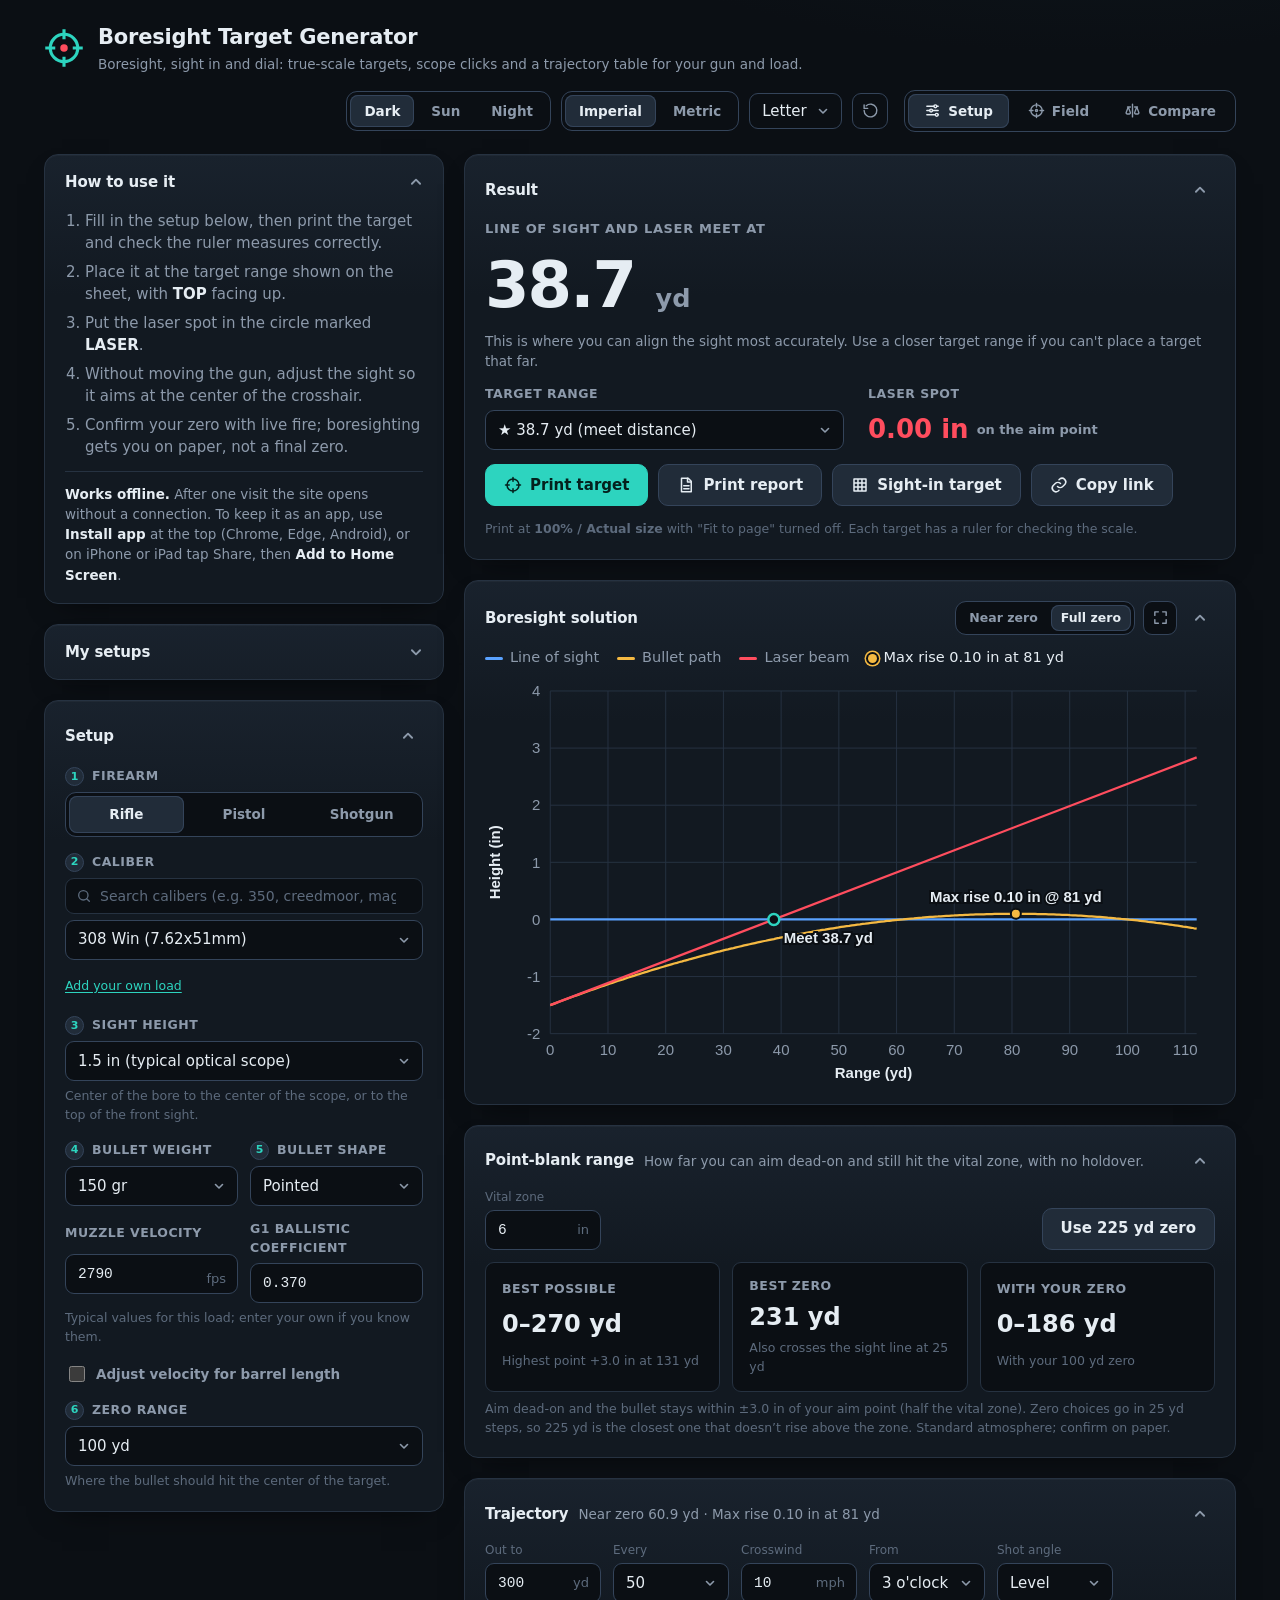
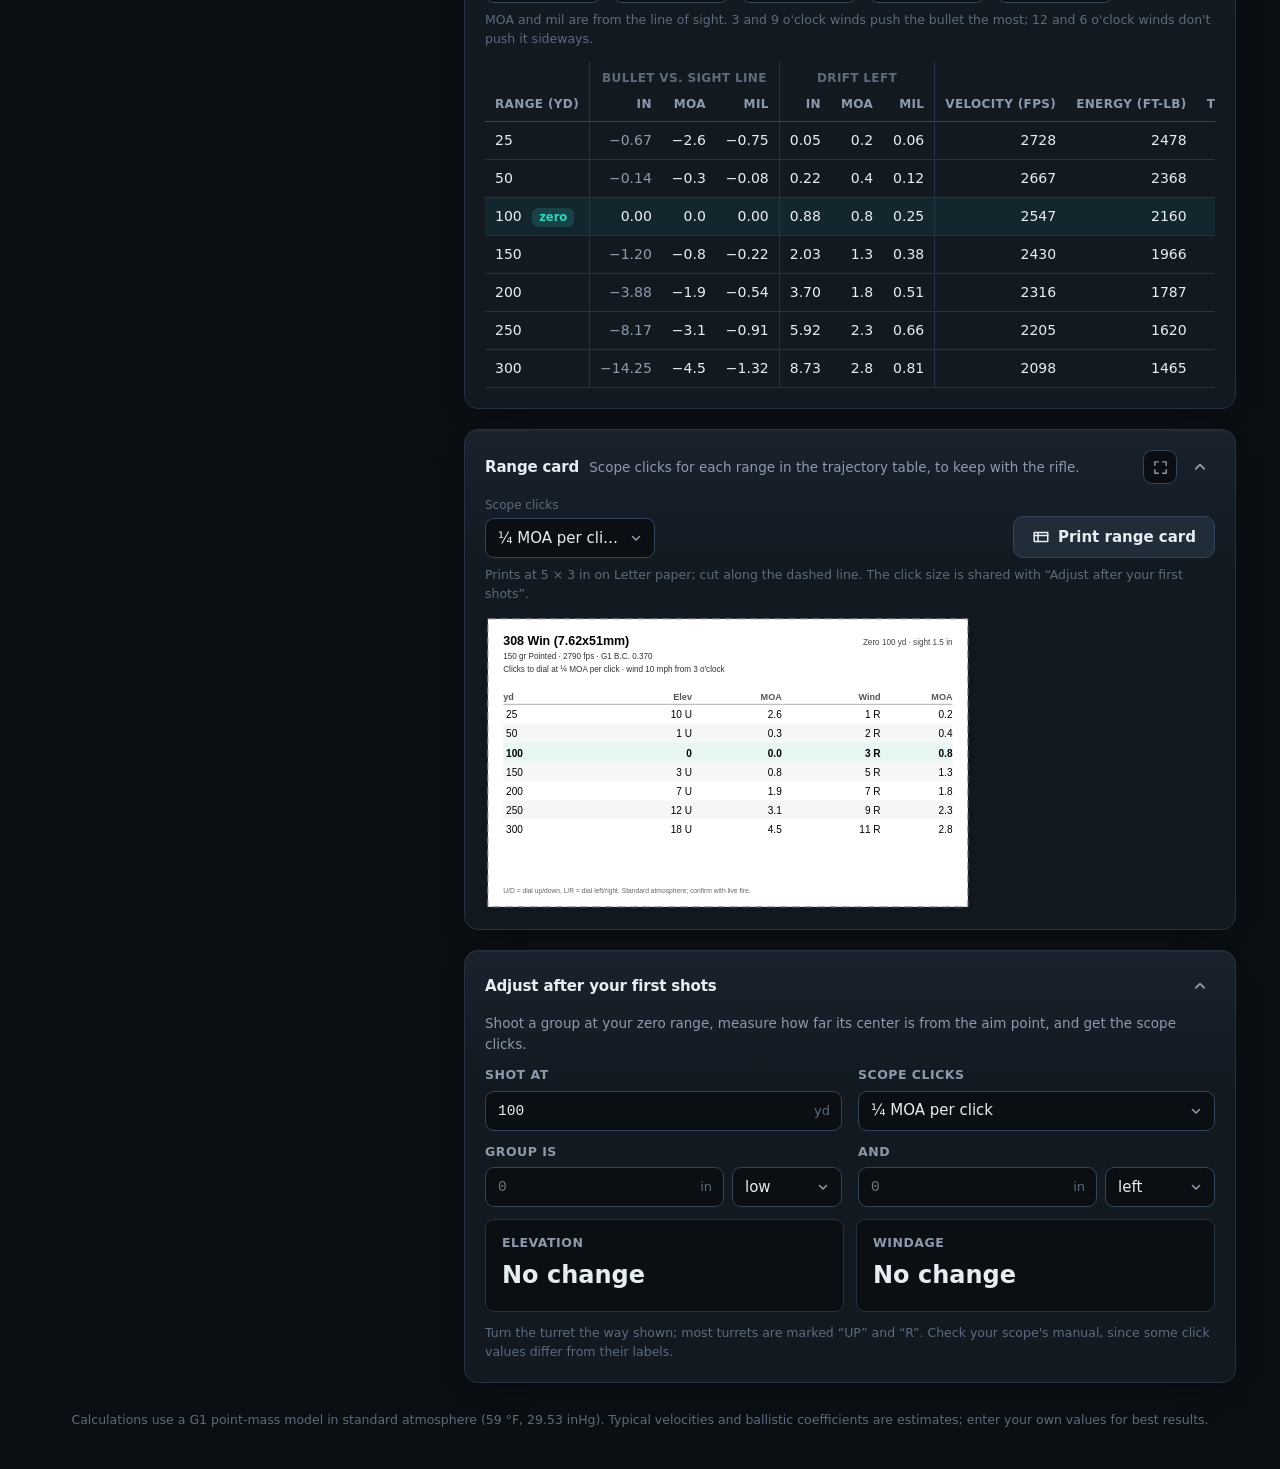
==== index.html @ 1a5b37c8 "Add a Compare tab and remove compare from Setup Two independent loads (each can be filled from Setup" ====
<!doctype html>
<html lang="en">
<head>
<meta charset="utf-8">
<meta name="viewport" content="width=device-width, initial-scale=1">
<title>Boresight Target Generator</title>
<meta name="description" content="Boresight, sight in and dial: true-scale laser boresight and sight-in targets, scope clicks and a trajectory table for your firearm, sight height, load and zero range.">
<meta name="color-scheme" content="dark">
<link rel="icon" href="data:image/svg+xml,%3Csvg xmlns='http://www.w3.org/2000/svg' viewBox='0 0 32 32'%3E%3Ccircle cx='16' cy='16' r='11' fill='none' stroke='%232dd4bf' stroke-width='3'/%3E%3Cpath d='M16 1v8M16 23v8M1 16h8M23 16h8' stroke='%232dd4bf' stroke-width='3'/%3E%3Ccircle cx='16' cy='16' r='3' fill='%23ff4d5e'/%3E%3C/svg%3E">
<link rel="manifest" href="manifest.webmanifest">
<meta name="theme-color" content="#0b0f14">
<link rel="apple-touch-icon" href="icons/icon-180.png">
<link rel="stylesheet" href="css/styles.css">
</head>
<body>
<div id="app">
  <header class="topbar">
    <div class="brand">
      <svg class="brand-mark" viewBox="0 0 32 32" aria-hidden="true">
        <circle cx="16" cy="16" r="11" fill="none" stroke="currentColor" stroke-width="2.5"/>
        <path d="M16 1v8M16 23v8M1 16h8M23 16h8" stroke="currentColor" stroke-width="2.5"/>
        <circle cx="16" cy="16" r="3" class="laser-dot"/>
      </svg>
      <div>
        <h1>Boresight Target Generator</h1>
        <p class="tagline">Boresight, sight in and dial: true-scale targets, scope clicks and a trajectory table for your gun and load.</p>
      </div>
    </div>
    <div class="prefs">
      <div class="segmented" role="group" aria-label="Theme">
        <button type="button" data-theme-pick="dark" aria-pressed="true" title="Dark theme">Dark</button>
        <button type="button" data-theme-pick="sun" aria-pressed="false" title="High-contrast light theme for bright sun">Sun</button>
        <button type="button" data-theme-pick="night" aria-pressed="false" title="Red-on-black theme that keeps your night vision">Night</button>
      </div>
      <button type="button" class="btn" id="install" hidden title="Add this site as an app that works offline">
        <svg viewBox="0 0 24 24" aria-hidden="true"><path d="M12 3v12M7 10l5 5 5-5M4 19h16"/></svg>
        Install app
      </button>
      <div class="segmented" role="group" aria-label="Units">
        <button type="button" data-units="english" aria-pressed="true">Imperial</button>
        <button type="button" data-units="metric" aria-pressed="false">Metric</button>
      </div>
      <label class="paper">
        <span class="visually-hidden">Paper size</span>
        <select id="paper">
          <option value="letter">Letter</option>
          <option value="a4">A4</option>
        </select>
      </label>
      <button type="button" class="icon-btn" id="reset-all" aria-label="Reset all settings" title="Reset all settings to their defaults (keeps your saved setups and loads)">
        <svg viewBox="0 0 24 24" aria-hidden="true"><path d="M3 12a9 9 0 1 0 3-6.7"/><path d="M3 4v5h5"/></svg>
      </button>
      <div class="segmented view-tabs" role="group" aria-label="View">
        <button type="button" data-view="setup" aria-pressed="true">
          <svg viewBox="0 0 24 24" aria-hidden="true"><path d="M4 6h10M18 6h2M4 12h4M12 12h8M4 18h12M20 18h0"/><circle cx="16" cy="6" r="2"/><circle cx="10" cy="12" r="2"/><circle cx="18" cy="18" r="2"/></svg>
          Setup
        </button>
        <button type="button" data-view="field" aria-pressed="false">
          <svg viewBox="0 0 24 24" aria-hidden="true"><circle cx="12" cy="12" r="8"/><path d="M12 2v5M12 17v5M2 12h5M17 12h5"/><circle cx="12" cy="12" r="1.5"/></svg>
          Field
        </button>
        <button type="button" data-view="compare" aria-pressed="false">
          <svg viewBox="0 0 24 24" aria-hidden="true"><path d="M12 3v18M5 7h4M15 7h4M3 15l3-8 3 8M15 15l3-8 3 8M3 15a3 2 0 0 0 6 0M15 15a3 2 0 0 0 6 0"/></svg>
          Compare
        </button>
      </div>
    </div>
  </header>

  <main class="layout">
    <div class="side">
    <details class="card how" id="how" open>
      <summary>
        <h2>How to use it</h2>
        <svg class="chev" viewBox="0 0 12 12" aria-hidden="true"><path d="M2.5 4.5 6 8l3.5-3.5"/></svg>
      </summary>
      <ol>
        <li>Fill in the setup below, then print the target and check the ruler measures correctly.</li>
        <li>Place it at the target range shown on the sheet, with <strong>TOP</strong> facing up.</li>
        <li>Put the laser spot in the circle marked <strong>LASER</strong>.</li>
        <li>Without moving the gun, adjust the sight so it aims at the center of the crosshair.</li>
        <li>Confirm your zero with live fire; boresighting gets you on paper, not a final zero.</li>
      </ol>
      <p class="how-note"><strong>Works offline.</strong> After one visit the site opens without a connection. To keep it as an app, use <strong>Install app</strong> at the top (Chrome, Edge, Android), or on iPhone or iPad tap Share, then <strong>Add to Home Screen</strong>.</p>
    </details>

    <details class="card how saved" id="saved-card">
      <summary>
        <h2>My setups <span class="count" id="saved-count"></span></h2>
        <svg class="chev" viewBox="0 0 12 12" aria-hidden="true"><path d="M2.5 4.5 6 8l3.5-3.5"/></svg>
      </summary>
      <div class="saved-body">
        <div class="saved-row">
          <select id="saved-list" aria-label="Saved setups"></select>
          <button type="button" class="btn small" id="saved-load">Open</button>
          <button type="button" class="icon-btn danger" id="saved-delete" aria-label="Delete saved setup" title="Delete saved setup">
            <svg viewBox="0 0 24 24" aria-hidden="true"><path d="M4 7h16M10 11v6M14 11v6M6 7l1 13h10l1-13M9 7V4h6v3"/></svg>
          </button>
        </div>
        <div class="saved-row">
          <input id="saved-name" type="text" maxlength="60" placeholder="Name this setup, e.g. Ruger American 350 Legend" aria-label="Name for this setup">
          <button type="button" class="btn small primary" id="saved-save">Save</button>
        </div>
        <div class="saved-row saved-files">
          <button type="button" class="btn small" id="saved-export" title="Download your saved setups, the current setup and table, wind and click settings as a JSON file">
            <svg viewBox="0 0 24 24" aria-hidden="true"><path d="M12 4v11M7 10l5 5 5-5M5 20h14"/></svg>
            Save to file
          </button>
          <button type="button" class="btn small" id="saved-import" title="Open a setups file saved from this page">
            <svg viewBox="0 0 24 24" aria-hidden="true"><path d="M12 15V4M7 9l5-5 5 5M5 20h14"/></svg>
            Load from file
          </button>
          <input type="file" id="saved-file" accept=".json,application/json" hidden>
        </div>
        <p class="hint" id="saved-note">Saved in this browser only. Save to file keeps a copy you can back up or open on another device; Copy link shares a single setup.</p>
      </div>
    </details>

    <section class="card setup" aria-labelledby="setup-title" data-collapse="setup">
      <h2 id="setup-title">Setup</h2>

      <div class="field">
        <span class="field-label"><span class="step">1</span>Firearm</span>
        <div class="segmented wide" role="group" aria-label="Firearm type">
          <button type="button" data-mode="rifle" aria-pressed="true">Rifle</button>
          <button type="button" data-mode="pistol" aria-pressed="false">Pistol</button>
          <button type="button" data-mode="shotgun" aria-pressed="false">Shotgun</button>
        </div>
      </div>

      <div class="field">
        <label class="field-label" for="caliber"><span class="step">2</span><span id="caliber-label">Caliber</span></label>
        <span class="search">
          <svg viewBox="0 0 24 24" aria-hidden="true"><circle cx="11" cy="11" r="7"/><path d="m20 20-4-4"/></svg>
          <input id="caliber-search" type="search" placeholder="Search calibers (e.g. 350, creedmoor, mag)" aria-label="Search calibers" autocomplete="off" spellcheck="false">
        </span>
        <select id="caliber"></select>
        <span class="hint" id="caliber-count"></span>
        <div class="load-tools">
          <button type="button" class="link" id="load-add">Add your own load</button>
          <button type="button" class="link" id="load-keep" hidden>Save to my loads</button>
          <button type="button" class="link" id="load-edit" hidden>Edit this load</button>
          <button type="button" class="link" id="load-delete" hidden>Delete this load</button>
        </div>
        <div class="load-form" id="load-form" hidden>
          <h3 id="lf-title">Your own load</h3>
          <label class="mini">
            <span>Name</span>
            <input id="lf-name" type="text" maxlength="40" autocomplete="off" spellcheck="false">
          </label>
          <div class="load-form-row">
            <label class="mini">
              <span>Bullet weight</span>
              <span class="input-unit"><input id="lf-weight" type="number" inputmode="decimal" min="0" step="any"><span id="lf-weight-unit">gr</span></span>
            </label>
            <label class="mini">
              <span>Muzzle velocity</span>
              <span class="input-unit"><input id="lf-velocity" type="number" inputmode="decimal" min="0" step="any"><span id="lf-velocity-unit">fps</span></span>
            </label>
            <label class="mini">
              <span>G1 B.C.</span>
              <input id="lf-bc" type="number" inputmode="decimal" min="0.01" max="2" step="0.001">
            </label>
          </div>
          <p class="hint" id="lf-note"></p>
          <div class="load-form-actions">
            <button type="button" class="btn small primary" id="lf-save">Save load</button>
            <button type="button" class="btn small" id="lf-cancel">Cancel</button>
          </div>
        </div>
      </div>

      <label class="field">
        <span class="field-label"><span class="step">3</span>Sight height</span>
        <select id="sight"></select>
        <span class="hint">Center of the bore to the center of the scope, or to the top of the front sight.</span>
      </label>

      <div class="field-row">
        <label class="field">
          <span class="field-label"><span class="step">4</span>Bullet weight</span>
          <select id="weight"></select>
        </label>
        <label class="field">
          <span class="field-label"><span class="step">5</span>Bullet shape</span>
          <select id="shape"></select>
        </label>
      </div>

      <div class="field-row load">
        <label class="field">
          <span class="field-label">Muzzle velocity</span>
          <span class="input-unit"><input id="velocity" type="number" inputmode="decimal" min="100" step="1"><span id="velocity-unit">fps</span></span>
        </label>
        <label class="field">
          <span class="field-label">G1 ballistic coefficient</span>
          <input id="bc" type="number" inputmode="decimal" min="0.01" max="2" step="0.001">
        </label>
      </div>
      <p class="hint load-hint"><span id="load-note">Typical values for this load.</span> <button type="button" id="reset-load" class="link" hidden>Use typical values</button></p>

      <div class="field barrel" id="barrel-field">
        <label class="check barrel-toggle"><input type="checkbox" id="barrel-on"> Adjust velocity for barrel length</label>
        <div class="barrel-row" id="barrel-row" hidden>
          <label class="mini">
            <span>Your barrel</span>
            <span class="input-unit"><input id="barrel-len" type="number" inputmode="decimal" min="1" step="0.5" placeholder="e.g. 16"><span class="b-len">in</span></span>
          </label>
          <label class="mini">
            <span>Test barrel</span>
            <span class="input-unit"><input id="barrel-ref" type="number" inputmode="decimal" min="1" step="0.5"><span class="b-len">in</span></span>
          </label>
          <label class="mini">
            <span>Change per <span class="b-len">in</span></span>
            <span class="input-unit"><input id="barrel-rate" type="number" inputmode="decimal" min="0" step="1"><span id="b-rate-unit">fps</span></span>
          </label>
        </div>
        <span class="hint" id="barrel-note" hidden>Typical velocities assume the test barrel length. Rule of thumb: about 25 fps per inch for most rifle cartridges, more for magnums.</span>
      </div>

      <label class="field">
        <span class="field-label"><span class="step">6</span>Zero range</span>
        <select id="zero"></select>
        <span class="hint">Where the bullet should hit the center of the target.</span>
      </label>
    </section>
    </div>

    <section class="results" aria-live="polite">
      <div class="card hero" data-collapse="result">
        <h2>Result</h2>
        <div id="error" class="alert" role="alert" hidden></div>
        <div id="solution">
          <p class="eyebrow">Line of sight and laser meet at</p>
          <p class="meet"><span id="meet">–</span> <span id="meet-unit">yd</span></p>
          <p class="muted">This is where you can align the sight most accurately. Use a closer target range if you can't place a target that far.</p>

          <div class="hero-grid">
            <label class="field">
              <span class="field-label">Target range</span>
              <select id="target"></select>
            </label>
            <div class="stat">
              <span class="field-label">Laser spot</span>
              <span class="stat-value" id="offset">–</span>
            </div>
          </div>

          <div class="actions">
            <button type="button" class="btn primary" id="print-target">
              <svg viewBox="0 0 24 24" aria-hidden="true"><circle cx="12" cy="12" r="8"/><path d="M12 2v5M12 17v5M2 12h5M17 12h5"/></svg>
              Print target
            </button>
            <button type="button" class="btn" id="print-report">
              <svg viewBox="0 0 24 24" aria-hidden="true"><path d="M6 3h9l4 4v14H6z"/><path d="M14 3v5h5M9 13h7M9 17h7"/></svg>
              Print report
            </button>
            <button type="button" class="btn" id="print-sightin" title="A 1-inch grid target for your first shots at the zero range">
              <svg viewBox="0 0 24 24" aria-hidden="true"><path d="M4 4h16v16H4zM4 9.3h16M4 14.6h16M9.3 4v16M14.6 4v16"/></svg>
              Sight-in target
            </button>
            <button type="button" class="btn" id="copy-link" title="Copy a link that opens these exact settings">
              <svg viewBox="0 0 24 24" aria-hidden="true"><path d="M10 14a5 5 0 0 0 7 0l3-3a5 5 0 0 0-7-7l-1 1"/><path d="M14 10a5 5 0 0 0-7 0l-3 3a5 5 0 0 0 7 7l1-1"/></svg>
              Copy link
            </button>
          </div>
          <p class="hint">Print at <strong>100% / Actual size</strong> with "Fit to page" turned off. Each target has a ruler for checking the scale.</p>
        </div>
      </div>

      <div class="card chart-card" data-collapse="chart">
        <div class="chart-head">
          <h2>Boresight solution</h2>
          <div class="chart-tools">
            <div class="segmented small" role="group" aria-label="Chart range">
              <button type="button" data-plot="near" aria-pressed="false">Near zero</button>
              <button type="button" data-plot="full" aria-pressed="true">Full zero</button>
            </div>
            <button type="button" class="icon-btn" id="chart-zoom" aria-pressed="false" aria-label="Maximize chart" title="Maximize chart">
              <svg class="i-expand" viewBox="0 0 24 24" aria-hidden="true"><path d="M4 9V4h5M20 9V4h-5M4 15v5h5M20 15v5h-5"/></svg>
              <svg class="i-collapse" viewBox="0 0 24 24" aria-hidden="true"><path d="M9 4v5H4M15 4v5h5M9 20v-5H4M15 20v-5h5"/></svg>
            </button>
          </div>
        </div>
        <div class="legend">
          <span><i class="sw los"></i>Line of sight</span>
          <span><i class="sw path"></i>Bullet path</span>
          <span><i class="sw laser"></i>Laser beam</span>
          <span class="rise-note"><i class="sw rise"></i><span id="max-rise">Max rise</span></span>
        </div>
        <div id="chart" class="chart"></div>
      </div>

      <div class="card" id="pbr-card" data-collapse="pbr">
        <div class="chart-head">
          <h2>Point-blank range</h2>
          <p class="muted">How far you can aim dead-on and still hit the vital zone, with no holdover.</p>
        </div>
        <div class="traj-tools">
          <label class="mini t-field">
            <span>Vital zone</span>
            <span class="input-unit"><input id="pbr-zone" type="number" inputmode="decimal" min="1" max="48" step="any"><span id="pbr-unit">in</span></span>
          </label>
          <button type="button" class="btn" id="pbr-use" title="Set the zero range to the best choice for this vital zone">Use best zero</button>
        </div>
        <div class="pbr-out">
          <div class="dial"><span class="field-label">Best possible</span><span class="dial-value" id="pbr-best">–</span><span class="hint" id="pbr-best-sub"></span></div>
          <div class="dial"><span class="field-label">Best zero</span><span class="dial-value" id="pbr-zero">–</span><span class="hint" id="pbr-zero-sub"></span></div>
          <div class="dial"><span class="field-label">With your zero</span><span class="dial-value" id="pbr-yours">–</span><span class="hint" id="pbr-yours-sub"></span></div>
        </div>
        <p class="hint traj-hint" id="pbr-hint"></p>
      </div>

      <div class="card" id="traj-card" data-collapse="trajectory">
        <div class="chart-head">
          <h2>Trajectory</h2>
          <p class="muted" id="traj-note"></p>
        </div>
        <div class="traj-tools">
          <label class="mini t-field">
            <span>Out to</span>
            <span class="input-unit"><input id="t-max" type="number" inputmode="decimal" min="10" max="2000" step="any"><span class="t-dist">yd</span></span>
          </label>
          <label class="mini t-field">
            <span>Every</span>
            <select id="t-step">
              <option value="5">5</option><option value="10">10</option><option value="25">25</option>
              <option value="50">50</option><option value="100">100</option><option value="200">200</option>
            </select>
          </label>
          <label class="mini t-field">
            <span>Crosswind</span>
            <span class="input-unit"><input id="wind" type="number" inputmode="decimal" min="0" max="99" step="1"><span id="wind-unit">mph</span></span>
          </label>
          <label class="mini t-field">
            <span>From</span>
            <select id="wind-clock"></select>
          </label>
          <label class="mini t-field">
            <span>Shot angle</span>
            <select id="slope" title="Uphill or downhill angle to the target"></select>
          </label>
        </div>
        <p class="hint traj-hint" id="traj-hint">MOA and mil are from the line of sight. 3 and 9 o'clock winds push the bullet the most; 12 and 6 o'clock winds don't push it sideways.</p>
        <div class="table-wrap"><table class="data" id="traj-table"></table></div>
      </div>

      <div class="card" id="range-card" data-collapse="card">
        <div class="chart-head">
          <h2>Range card</h2>
          <p class="muted">Scope clicks for each range in the trajectory table, to keep with the rifle.</p>
          <div class="chart-tools">
            <button type="button" class="icon-btn" id="card-zoom" aria-pressed="false" aria-label="Maximize range card" title="Maximize range card">
              <svg class="i-expand" viewBox="0 0 24 24" aria-hidden="true"><path d="M4 9V4h5M20 9V4h-5M4 15v5h5M20 15v5h-5"/></svg>
              <svg class="i-collapse" viewBox="0 0 24 24" aria-hidden="true"><path d="M9 4v5H4M15 4v5h5M9 20v-5H4M15 20v-5h5"/></svg>
            </button>
          </div>
        </div>
        <div class="traj-tools">
          <label class="mini t-field card-click-field">
            <span>Scope clicks</span>
            <select id="card-click"></select>
          </label>
          <button type="button" class="btn" id="print-card" title="Print this card at true size, then cut it out">
            <svg viewBox="0 0 24 24" aria-hidden="true"><path d="M3 6h18v12H3z"/><path d="M3 10h18M8 6v12"/></svg>
            Print range card
          </button>
        </div>
        <p class="hint traj-hint" id="card-hint"></p>
        <div class="card-preview" id="card-preview"></div>
      </div>

      <div class="card" id="clicks-card" data-collapse="clicks">
        <h2>Adjust after your first shots</h2>
        <p class="muted">Shoot a group at your zero range, measure how far its center is from the aim point, and get the scope clicks.</p>
        <div class="clicks-grid">
          <label class="field">
            <span class="field-label">Shot at</span>
            <span class="input-unit"><input id="c-range" type="number" inputmode="decimal" min="1" step="1"><span class="c-dist">yd</span></span>
          </label>
          <label class="field">
            <span class="field-label">Scope clicks</span>
            <select id="c-click">
              <option value="moa:0.25">¼ MOA per click</option>
              <option value="moa:0.125">⅛ MOA per click</option>
              <option value="moa:0.5">½ MOA per click</option>
              <option value="moa:1">1 MOA per click</option>
              <option value="mil:0.1">0.1 mil per click</option>
              <option value="mil:0.05">0.05 mil per click</option>
            </select>
          </label>
          <div class="field">
            <span class="field-label">Group is</span>
            <span class="combo">
              <span class="input-unit"><input id="c-vert" type="number" aria-label="How far the group is high or low" inputmode="decimal" min="0" step="0.1" placeholder="0"><span class="c-len">in</span></span>
              <select id="c-vdir" aria-label="High or low"><option value="low">low</option><option value="high">high</option></select>
            </span>
          </div>
          <div class="field">
            <span class="field-label">and</span>
            <span class="combo">
              <span class="input-unit"><input id="c-horiz" type="number" aria-label="How far the group is left or right" inputmode="decimal" min="0" step="0.1" placeholder="0"><span class="c-len">in</span></span>
              <select id="c-hdir" aria-label="Left or right"><option value="left">left</option><option value="right">right</option></select>
            </span>
          </div>
        </div>
        <div class="clicks-out">
          <div class="dial"><span class="field-label">Elevation</span><span class="dial-value" id="c-elev">–</span><span class="hint" id="c-elev-sub"></span></div>
          <div class="dial"><span class="field-label">Windage</span><span class="dial-value" id="c-wind">–</span><span class="hint" id="c-wind-sub"></span></div>
        </div>
        <p class="hint">Turn the turret the way shown; most turrets are marked “UP” and “R”. Check your scope's manual, since some click values differ from their labels.</p>
      </div>
    </section>
  </main>

  <main class="field-view" id="field-view" hidden aria-labelledby="field-title">
    <h2 id="field-title" class="visually-hidden">Field</h2>
    <div class="card f-profile">
      <button type="button" class="chip" id="f-chip" title="Change the rifle and load in Setup">
        <span class="chip-label">Active profile</span>
        <span class="chip-name" id="f-name">–</span>
        <span class="chip-sub" id="f-sub"></span>
      </button>
      <label class="f-saved" id="f-saved-wrap" hidden>
        <span class="visually-hidden">Switch to a saved setup</span>
        <select id="f-saved"></select>
      </label>
    </div>

    <div id="f-error" class="alert" role="alert" hidden></div>

    <div id="f-body">
      <p class="f-pbr" id="f-pbr"></p>

      <section class="card f-range" aria-labelledby="f-range-label">
        <span class="field-label" id="f-range-label">Range</span>
        <div class="stepper">
          <button type="button" class="step-btn" id="f-minus" aria-label="Shorter range">−</button>
          <span class="input-unit big"><input id="f-range" type="number" inputmode="decimal" min="1" max="2000" step="any" aria-label="Range to target"><span class="f-dist">yd</span></span>
          <button type="button" class="step-btn" id="f-plus" aria-label="Longer range">+</button>
        </div>
        <div class="presets" id="f-presets" role="group" aria-label="Range presets"></div>
      </section>

      <section class="card f-out" aria-live="polite" aria-label="Holds at this range">
        <div class="hold">
          <span class="field-label">Elevation</span>
          <span class="hold-value" id="f-elev">–</span>
          <span class="hold-sub" id="f-elev-sub"></span>
        </div>
        <div class="hold">
          <span class="field-label">Wind</span>
          <span class="hold-value" id="f-wind">–</span>
          <span class="hold-sub" id="f-wind-sub"></span>
        </div>
        <p class="f-stats" id="f-stats"></p>
        <p class="f-warn" id="f-warn" hidden></p>
      </section>

      <section class="card f-cond" aria-label="Conditions">
        <div class="f-cond-row">
          <div class="mini">
            <span id="f-wind-label">Wind</span>
            <div class="stepper small">
              <button type="button" class="step-btn" id="f-wminus" aria-label="Less wind">−</button>
              <span class="input-unit"><input id="f-windspd" type="number" inputmode="decimal" min="0" max="99" step="1" aria-label="Wind speed"><span id="f-wind-unit">mph</span></span>
              <button type="button" class="step-btn" id="f-wplus" aria-label="More wind">+</button>
            </div>
          </div>
          <label class="mini"><span>From</span><select id="f-clock"></select></label>
        </div>
        <div class="f-cond-row">
          <label class="mini"><span>Shot angle</span><select id="f-slope"></select></label>
          <label class="mini"><span>Scope clicks</span><select id="f-click"></select></label>
        </div>
      </section>
    </div>

    <div class="f-foot">
      <label class="check" id="f-wake-wrap" hidden><input type="checkbox" id="f-wake"> Keep screen on</label>
      <span class="hint" id="f-status"></span>
    </div>
  </main>

  <main class="compare-view" id="compare-view" hidden aria-labelledby="cmp-title">
    <h2 id="cmp-title" class="visually-hidden">Compare</h2>
    <div class="cmp-sides">
      <section class="card cmp-side" data-side="a" aria-labelledby="cmp-a-title">
        <div class="cmp-side-head">
          <h2 id="cmp-a-title"><span class="side-badge side-a" aria-hidden="true">A</span><span class="visually-hidden">Load A: </span><span id="cmp-a-name">–</span></h2>
          <label class="cmp-from" id="cmp-a-from-wrap">
            <span class="visually-hidden">Fill load A from a saved setup</span>
            <select id="cmp-a-from"></select>
          </label>
        </div>
        <div class="load-form-row">
          <label class="mini"><span>Firearm</span><select id="cmp-a-mode"><option value="rifle">Rifle</option><option value="pistol">Pistol</option><option value="shotgun">Shotgun</option></select></label>
          <label class="mini"><span>Sight height</span><select id="cmp-a-sight"></select></label>
        </div>
        <div class="mini">
          <label for="cmp-a-caliber" id="cmp-a-caliber-label">Caliber or load</label>
          <span class="search">
            <svg viewBox="0 0 24 24" aria-hidden="true"><circle cx="11" cy="11" r="7"/><path d="m20 20-4-4"/></svg>
            <input id="cmp-a-search" type="search" placeholder="Search calibers and loads" aria-label="Search calibers and loads for A" autocomplete="off" spellcheck="false">
          </span>
          <select id="cmp-a-caliber"></select>
          <span class="hint" id="cmp-a-count"></span>
        </div>
        <div class="load-form-row">
          <label class="mini"><span>Bullet weight</span><select id="cmp-a-weight"></select></label>
          <label class="mini"><span>Bullet shape</span><select id="cmp-a-shape"></select></label>
        </div>
        <div class="load-form-row">
          <label class="mini"><span>Velocity</span><span class="input-unit"><input id="cmp-a-vel" type="number" inputmode="decimal" min="100" max="6000" step="any"><span class="cmp-vunit">fps</span></span></label>
          <label class="mini"><span>G1 B.C.</span><input id="cmp-a-bc" type="number" inputmode="decimal" min="0.01" max="2" step="0.001"></label>
        </div>
        <p class="hint cmp-typical"><span id="cmp-a-vnote"></span> <button type="button" class="link" id="cmp-a-typical" hidden>Use typical</button></p>
      </section>
      <section class="card cmp-side" data-side="b" aria-labelledby="cmp-b-title">
        <div class="cmp-side-head">
          <h2 id="cmp-b-title"><span class="side-badge side-b" aria-hidden="true">B</span><span class="visually-hidden">Load B: </span><span id="cmp-b-name">–</span></h2>
          <label class="cmp-from" id="cmp-b-from-wrap">
            <span class="visually-hidden">Fill load B from a saved setup</span>
            <select id="cmp-b-from"></select>
          </label>
        </div>
        <div class="load-form-row">
          <label class="mini"><span>Firearm</span><select id="cmp-b-mode"><option value="rifle">Rifle</option><option value="pistol">Pistol</option><option value="shotgun">Shotgun</option></select></label>
          <label class="mini"><span>Sight height</span><select id="cmp-b-sight"></select></label>
        </div>
        <div class="mini">
          <label for="cmp-b-caliber" id="cmp-b-caliber-label">Caliber or load</label>
          <span class="search">
            <svg viewBox="0 0 24 24" aria-hidden="true"><circle cx="11" cy="11" r="7"/><path d="m20 20-4-4"/></svg>
            <input id="cmp-b-search" type="search" placeholder="Search calibers and loads" aria-label="Search calibers and loads for B" autocomplete="off" spellcheck="false">
          </span>
          <select id="cmp-b-caliber"></select>
          <span class="hint" id="cmp-b-count"></span>
        </div>
        <div class="load-form-row">
          <label class="mini"><span>Bullet weight</span><select id="cmp-b-weight"></select></label>
          <label class="mini"><span>Bullet shape</span><select id="cmp-b-shape"></select></label>
        </div>
        <div class="load-form-row">
          <label class="mini"><span>Velocity</span><span class="input-unit"><input id="cmp-b-vel" type="number" inputmode="decimal" min="100" max="6000" step="any"><span class="cmp-vunit">fps</span></span></label>
          <label class="mini"><span>G1 B.C.</span><input id="cmp-b-bc" type="number" inputmode="decimal" min="0.01" max="2" step="0.001"></label>
        </div>
        <p class="hint cmp-typical"><span id="cmp-b-vnote"></span> <button type="button" class="link" id="cmp-b-typical" hidden>Use typical</button></p>
      </section>
    </div>

    <section class="card cmp-shared" aria-label="Zero and range">
      <div class="cmp-shared-row">
        <label class="mini"><span id="cmp-zero-label">Zero range</span><select id="cmp-zero"></select></label>
        <label class="mini" id="cmp-zero-b-wrap" hidden><span>B’s zero range</span><select id="cmp-zero-b"></select></label>
        <label class="mini"><span>Compare out to</span><select id="cmp-max"></select></label>
      </div>
      <label class="check"><input type="checkbox" id="cmp-split"> Give B its own zero</label>
      <p class="hint" id="cmp-cond"></p>
    </section>

    <div id="cmp-error" class="alert" role="alert" hidden></div>

    <div id="cmp-results">
      <section class="card">
        <h2>Side by side</h2>
        <div class="table-wrap"><table class="data cmp-sum" id="cmp-summary"></table></div>
        <p class="hint" id="cmp-sum-note"></p>
      </section>

      <section class="card">
        <div class="chart-head">
          <h2>Downrange</h2>
          <div class="segmented" role="group" aria-label="Chart shows">
            <button type="button" data-cmp-chart="path" aria-pressed="true">Path</button>
            <button type="button" data-cmp-chart="velocity" aria-pressed="false">Velocity</button>
            <button type="button" data-cmp-chart="energy" aria-pressed="false">Energy</button>
          </div>
        </div>
        <div class="legend">
          <span><i class="sw path"></i><span id="cmp-key-a">A</span></span>
          <span><i class="sw cmp"></i><span id="cmp-key-b">B</span></span>
        </div>
        <div id="cmp-chart" class="chart"></div>
      </section>

      <section class="card">
        <div class="chart-head">
          <h2>By range</h2>
          <div class="segmented" role="group" aria-label="Table shows">
            <button type="button" data-cmp-table="trajectory" aria-pressed="true">Trajectory</button>
            <button type="button" data-cmp-table="impact" aria-pressed="false">Impact</button>
          </div>
        </div>
        <div class="table-wrap"><table class="data cmp-table" id="cmp-table"></table></div>
        <p class="hint" id="cmp-table-note"></p>
      </section>
    </div>
  </main>

  <footer class="foot">
    <p>Calculations use a G1 point-mass model in standard atmosphere (59&nbsp;°F, 29.53&nbsp;inHg). Typical velocities and ballistic coefficients are estimates; enter your own values for best results.</p>
  </footer>
</div>

<div id="toast" class="toast" role="status" aria-live="polite"></div>
<div id="print-root" aria-hidden="true"></div>

<script src="js/vendor/qrcode.js"></script>
<script src="js/data.js"></script>
<script src="js/ballistics.js"></script>
<script src="js/app.js"></script>
</body>
</html>
---- css/styles.css ----
:root {
  --bg: #0b0f14;
  --bg-glow: #0f1d24;
  --surface: #121921;
  --surface-2: #19222d;
  --surface-3: #212c39;
  --border: #263241;
  --border-strong: #34445a;
  --text: #e6edf3;
  --muted: #8d9aab;
  --faint: #5d6b7d;
  --accent: #2dd4bf;
  --accent-ink: #04211d;
  --laser: #ff4d5e;
  --path: #f5b942;
  --los: #5aa2ff;
  --compare: #c792ff;
  --danger-bg: #2a1418;
  --danger-border: #6b2630;
  --radius: 14px;
  --radius-sm: 9px;
  --font: "Segoe UI Variable", "Segoe UI", system-ui, -apple-system, Roboto, "Helvetica Neue", Arial, sans-serif;
  --mono: "Cascadia Mono", Consolas, "SF Mono", Menlo, monospace;
  color-scheme: dark;
}

* { box-sizing: border-box; }
html { -webkit-text-size-adjust: 100%; }
body {
  margin: 0;
  min-height: 100vh;
  font: 15px/1.5 var(--font);
  color: var(--text);
  background:
    radial-gradient(1200px 600px at 85% -10%, var(--bg-glow), transparent 60%),
    var(--bg);
}

h1, h2 { margin: 0; font-weight: 650; letter-spacing: -0.01em; }
h2 { font-size: 15px; color: var(--text); }
p { margin: 0; }
button, input, select { font: inherit; color: inherit; }
.visually-hidden { position: absolute; width: 1px; height: 1px; overflow: hidden; clip: rect(0 0 0 0); white-space: nowrap; }

#app { max-width: 1240px; margin: 0 auto; padding: 22px 24px 40px; }

/* ---------- Top bar ---------- */
.topbar { display: flex; align-items: center; justify-content: space-between; gap: 16px; flex-wrap: wrap; margin-bottom: 22px; }
.brand { display: flex; align-items: center; gap: 14px; }
.brand-mark { width: 40px; height: 40px; color: var(--accent); flex: none; }
.brand-mark .laser-dot { fill: var(--laser); }
.brand h1 { font-size: 21px; }
.tagline { color: var(--muted); font-size: 13.5px; }
.prefs { display: flex; align-items: center; gap: 10px; flex-wrap: wrap; }

/* ---------- Layout ---------- */
.layout { display: grid; grid-template-columns: minmax(300px, 400px) minmax(0, 1fr); gap: 20px; align-items: start; }
.results { display: grid; grid-template-columns: minmax(0, 1fr); gap: 20px; min-width: 0; }
.card {
  background: linear-gradient(180deg, var(--surface-2), var(--surface) 140px);
  border: 1px solid var(--border);
  border-radius: var(--radius);
  padding: 20px;
  box-shadow: 0 1px 0 rgba(255, 255, 255, 0.03) inset, 0 12px 30px -18px rgba(0, 0, 0, 0.8);
}
.side { display: grid; gap: 20px; min-width: 0; }
.setup { display: grid; gap: 16px; }

/* ---------- Form ---------- */
.field { display: grid; gap: 6px; min-width: 0; }
.field-row { display: grid; grid-template-columns: 1fr 1fr; gap: 12px; }
.field-label { display: flex; align-items: center; gap: 8px; font-size: 12.5px; font-weight: 600; color: var(--muted); text-transform: uppercase; letter-spacing: 0.04em; }
.step {
  display: inline-grid; place-items: center; width: 19px; height: 19px; border-radius: 50%;
  background: var(--surface-3); color: var(--accent); font-size: 11px; letter-spacing: 0; border: 1px solid var(--border-strong);
}
.hint { color: var(--faint); font-size: 12.5px; }
.load { margin-top: -2px; }
.load-hint { margin-top: -10px; }

select, input[type="number"] {
  width: 100%; min-width: 0; height: 40px; padding: 0 12px; text-overflow: ellipsis;
  background: var(--bg); border: 1px solid var(--border-strong); border-radius: var(--radius-sm);
  outline: none; transition: border-color 0.15s, box-shadow 0.15s;
}
select {
  appearance: none; padding-right: 34px; cursor: pointer;
  background-image: url("data:image/svg+xml,%3Csvg xmlns='http://www.w3.org/2000/svg' viewBox='0 0 12 12'%3E%3Cpath d='M2.5 4.5 6 8l3.5-3.5' fill='none' stroke='%238d9aab' stroke-width='1.6' stroke-linecap='round' stroke-linejoin='round'/%3E%3C/svg%3E");
  background-repeat: no-repeat; background-position: right 12px center; background-size: 12px;
}
select option { background: var(--surface); color: var(--text); }
select:hover, input:hover { border-color: #46597a; }
select:focus-visible, input:focus-visible, button:focus-visible { border-color: var(--accent); box-shadow: 0 0 0 3px rgba(45, 212, 191, 0.22); outline: none; }
select:disabled { opacity: 0.5; cursor: default; }
input[type="number"] { font-family: var(--mono); font-size: 14.5px; }
input.custom { border-color: #a07a1d; }
.input-unit { position: relative; display: block; }
.input-unit input { padding-right: 46px; }
.input-unit span { position: absolute; right: 12px; top: 50%; transform: translateY(-50%); color: var(--faint); font-size: 13px; pointer-events: none; }

.segmented { display: inline-flex; padding: 3px; gap: 3px; background: var(--bg); border: 1px solid var(--border-strong); border-radius: 11px; }
.segmented button {
  border: 0; background: transparent; color: var(--muted); padding: 6px 14px; border-radius: 8px;
  font-size: 13.5px; font-weight: 600; cursor: pointer; transition: background 0.15s, color 0.15s;
}
.segmented button:hover { color: var(--text); }
.segmented button[aria-pressed="true"] { background: var(--surface-3); color: var(--text); box-shadow: 0 0 0 1px var(--border-strong) inset; }
.segmented.wide { display: flex; }
.segmented.wide button { flex: 1; padding: 8px 10px; }
.segmented.small button { padding: 4px 10px; font-size: 12.5px; }
.paper select { height: 36px; width: auto; padding-left: 12px; }

.link { border: 0; background: none; padding: 0; color: var(--accent); cursor: pointer; font-size: 12.5px; text-decoration: underline; text-underline-offset: 2px; }

/* ---------- Hero ---------- */
.hero { display: grid; gap: 14px; }
#solution { display: grid; gap: 14px; }
.eyebrow { color: var(--muted); font-size: 13px; font-weight: 600; text-transform: uppercase; letter-spacing: 0.05em; }
.meet { font-size: clamp(44px, 7vw, 64px); font-weight: 700; line-height: 1; letter-spacing: -0.03em; font-variant-numeric: tabular-nums; }
.meet #meet-unit { font-size: 0.4em; color: var(--muted); font-weight: 600; letter-spacing: 0; }
.muted { color: var(--muted); font-size: 13.5px; }
.hero-grid { display: grid; grid-template-columns: minmax(0, 1fr) minmax(0, 1fr); gap: 12px; align-items: end; }
.stat { display: grid; gap: 6px; padding: 0 12px; height: 100%; align-content: end; }
.stat-value { font-size: 26px; font-weight: 700; color: var(--laser); line-height: 1.1; white-space: nowrap; font-variant-numeric: tabular-nums; display: flex; align-items: baseline; gap: 8px; min-height: 40px; align-items: center; }
.stat-value small { font-size: 13px; font-weight: 600; color: var(--muted); }
.actions { display: flex; gap: 10px; flex-wrap: wrap; }
.btn {
  display: inline-flex; align-items: center; gap: 8px; height: 42px; padding: 0 18px;
  border-radius: 10px; border: 1px solid var(--border-strong); background: var(--surface-3);
  font-weight: 650; cursor: pointer; transition: transform 0.05s, filter 0.15s, background 0.15s;
}
.btn svg { width: 18px; height: 18px; fill: none; stroke: currentColor; stroke-width: 2; stroke-linecap: round; stroke-linejoin: round; }
.btn:hover { background: #283647; }
.btn:active { transform: translateY(1px); }
.btn.primary { background: var(--accent); border-color: var(--accent); color: var(--accent-ink); }
.btn.primary:hover { filter: brightness(1.08); background: var(--accent); }
.btn:disabled { opacity: 0.45; cursor: default; }

.alert {
  padding: 12px 14px; border-radius: var(--radius-sm); border: 1px solid var(--danger-border);
  background: var(--danger-bg); color: #ffc9cf; font-size: 14px;
}
.alert strong { color: #fff; }

/* ---------- Chart ---------- */
.chart-head { display: flex; align-items: center; justify-content: space-between; gap: 10px; flex-wrap: wrap; }
.legend { display: flex; gap: 18px; flex-wrap: wrap; margin: 12px 0 4px; color: var(--muted); font-size: 14.5px; }
.legend span { display: inline-flex; align-items: center; gap: 7px; }
.legend span[hidden] { display: none; }
.sw { width: 18px; height: 3px; border-radius: 2px; display: inline-block; }
.sw.los { background: var(--los); } .sw.path { background: var(--path); } .sw.laser { background: var(--laser); }
.sw.cmp { background: repeating-linear-gradient(90deg, var(--compare) 0 6px, transparent 6px 9px); }
.chart { position: relative; width: 100%; aspect-ratio: 16 / 9; min-height: 220px; }
.chart svg { display: block; width: 100%; height: 100%; overflow: visible; }
.chart .grid line { stroke: var(--border); stroke-width: 1; }
.chart .los { stroke: var(--los); }
.chart .path { stroke: var(--path); }
.chart .laser { stroke: var(--laser); }
.chart .line { fill: none; stroke-width: 2.25; stroke-linecap: round; stroke-linejoin: round; }
.chart .marker-line { stroke: var(--faint); stroke-dasharray: 4 4; }
.chart .meet-dot { fill: var(--bg); stroke: var(--accent); stroke-width: 2.5; }
.chart .target-dot { fill: var(--laser); }
.chart .hover-line { stroke: var(--muted); stroke-width: 1; }
.tooltip {
  position: absolute; pointer-events: none; padding: 9px 12px; border-radius: 8px; font-size: 14px;
  background: rgba(10, 14, 19, 0.94); border: 1px solid var(--border-strong); white-space: nowrap;
  font-variant-numeric: tabular-nums; transform: translate(-50%, calc(-100% - 12px));
}
.tooltip b { color: var(--text); }
.tooltip .t-path { color: var(--path); } .tooltip .t-laser { color: var(--laser); }
.tooltip .t-cmp { color: var(--compare); }

/* ---------- How to (collapsible) ---------- */
.how { padding: 0; }
.how summary { display: flex; align-items: center; justify-content: space-between; gap: 10px; padding: 16px 20px; cursor: pointer; list-style: none; border-radius: var(--radius); }
.how summary::-webkit-details-marker { display: none; }
.how summary:hover h2 { color: var(--accent); }
.how summary:focus-visible { outline: none; box-shadow: 0 0 0 3px rgba(45, 212, 191, 0.22) inset; }
.how .chev { width: 14px; height: 14px; fill: none; stroke: var(--muted); stroke-width: 1.6; stroke-linecap: round; stroke-linejoin: round; transition: transform 0.2s; }
.how[open] .chev { transform: rotate(180deg); }
.how ol { margin: 0; padding: 0 20px 18px 40px; color: var(--muted); display: grid; gap: 6px; }
.how strong { color: var(--text); }
.how .how-note { margin: -6px 20px 18px; padding-top: 12px; border-top: 1px solid var(--border); color: var(--muted); font-size: 13.5px; }
#install[hidden] { display: none; }
#reset-all { width: 36px; height: 36px; }

/* ---------- Collapsible cards ---------- */
.card-head { display: flex; align-items: center; justify-content: space-between; gap: 10px; flex-wrap: wrap; }
h2.card-head { flex-wrap: nowrap; }
.fold-title { cursor: pointer; user-select: none; }
.fold-title:hover { color: var(--accent); }
.fold-btn {
  display: inline-grid; place-items: center; width: 30px; height: 30px; padding: 0; margin-left: auto; flex: none;
  border: 0; border-radius: 8px; background: transparent; color: var(--muted); cursor: pointer;
}
.fold-btn:hover { background: var(--surface-3); color: var(--text); }
.fold-btn svg { width: 14px; height: 14px; fill: none; stroke: currentColor; stroke-width: 1.6; stroke-linecap: round; stroke-linejoin: round; transform: rotate(180deg); transition: transform 0.2s; }
.card.collapsed .fold-btn svg { transform: none; }
/* !important: some cards give their body a display of their own (e.g. #clicks-card), which would otherwise win. */
.card.collapsed .card-body { display: none !important; }
.setup .card-body, .hero .card-body, #clicks-card .card-body { display: grid; gap: 16px; }
.hero .card-body { gap: 14px; }
#clicks-card .card-body { gap: 12px; }
.card.maximized .fold-btn { display: none; }
.card.maximized .card-body { flex: 1; display: flex; flex-direction: column; min-height: 0; }

/* ---------- Barrel length ---------- */
.barrel-row { display: grid; grid-template-columns: repeat(3, minmax(0, 1fr)); gap: 10px; }
.mini { display: grid; gap: 4px; min-width: 0; }
.mini > span:first-child, .mini > label:first-child { font-size: 12px; color: var(--faint); }
.mini .input-unit input { padding-right: 40px; -moz-appearance: textfield; appearance: textfield; }
.mini input::-webkit-outer-spin-button, .mini input::-webkit-inner-spin-button { -webkit-appearance: none; margin: 0; }
.optional { font-size: 11px; font-weight: 500; text-transform: none; letter-spacing: 0; color: var(--faint); }
#barrel-note.adjusting { color: var(--path); }
.barrel[hidden], .barrel-row[hidden], #barrel-note[hidden] { display: none; }
.barrel-toggle { color: var(--text); font-weight: 600; font-size: 13.5px; }

/* ---------- Caliber search ---------- */
.search { position: relative; display: block; }
.search svg { position: absolute; left: 11px; top: 50%; width: 16px; height: 16px; transform: translateY(-50%); fill: none; stroke: var(--faint); stroke-width: 2; stroke-linecap: round; pointer-events: none; }
.search input {
  width: 100%; height: 36px; padding: 0 12px 0 34px; font-size: 14px;
  background: var(--bg); border: 1px solid var(--border); border-radius: var(--radius-sm); outline: none;
}
.search input::placeholder { color: var(--faint); }
.search input:focus-visible { border-color: var(--accent); box-shadow: 0 0 0 3px rgba(45, 212, 191, 0.22); }
.search[hidden] { display: none; }

/* ---------- My setups ---------- */
.saved .count { display: inline-grid; place-items: center; min-width: 20px; height: 20px; padding: 0 6px; margin-left: 6px; border-radius: 10px; background: var(--surface-3); color: var(--accent); font-size: 12px; vertical-align: 1px; }
.saved .count:empty { display: none; }
.saved-body { display: grid; gap: 10px; padding: 0 20px 18px; }
.saved-row { display: flex; gap: 8px; }
.saved-row select, .saved-row input { flex: 1; min-width: 0; }
.saved-row input[type="text"] { height: 40px; padding: 0 12px; background: var(--bg); border: 1px solid var(--border-strong); border-radius: var(--radius-sm); outline: none; }
.saved-row input[type="text"]:focus-visible { border-color: var(--accent); box-shadow: 0 0 0 3px rgba(45, 212, 191, 0.22); }
.saved-row input::placeholder { color: var(--faint); }
.btn.small { height: 40px; padding: 0 14px; }
.saved-row .icon-btn { width: 40px; height: 40px; }
.saved-files .btn { flex: 1; justify-content: center; padding: 0 8px; gap: 6px; white-space: nowrap; min-width: 0; }
.saved-files .btn svg { flex-shrink: 0; }
.icon-btn.danger:hover { color: #ff8a96; border-color: var(--danger-border); }
.icon-btn:disabled, .btn:disabled { opacity: 0.45; cursor: default; }

/* ---------- Grid toggle ---------- */
.check { display: inline-flex; align-items: center; gap: 8px; color: var(--muted); font-size: 13.5px; cursor: pointer; }
.check input { width: 16px; height: 16px; accent-color: var(--accent); }

/* ---------- Trajectory table ---------- */
.table-wrap { overflow-x: auto; margin-top: 12px; }
table.data { width: 100%; border-collapse: collapse; font-size: 14px; font-variant-numeric: tabular-nums; }
table.data th { text-align: right; font-size: 12px; font-weight: 600; color: var(--muted); text-transform: uppercase; letter-spacing: 0.03em; padding: 8px 10px; border-bottom: 1px solid var(--border-strong); white-space: nowrap; }
table.data td { text-align: right; padding: 8px 10px; border-bottom: 1px solid var(--border); white-space: nowrap; }
table.data th:first-child, table.data td:first-child { text-align: left; }
table.data td.up { color: var(--path); }
table.data td.down { color: var(--muted); }
table.data .cmp { color: var(--compare); }
table.data tr.zero-row td { background: rgba(45, 212, 191, 0.07); }
table.data .tag { display: inline-block; margin-left: 6px; padding: 1px 7px; border-radius: 6px; background: rgba(45, 212, 191, 0.16); color: var(--accent); font-size: 11.5px; font-weight: 700; }
#traj-card .chart-head .muted { font-size: 13.5px; }
.traj-tools { display: flex; align-items: flex-end; gap: 12px; margin-top: 12px; flex-wrap: wrap; }
.traj-tools .t-field { flex: 0 0 116px; }
.traj-tools #print-card { margin-left: auto; }
.traj-hint { margin: 8px 0 0; }
.traj-tools .card-click-field { flex-basis: 170px; }
/* Range card preview: the printed drawing, at about its real size on wide screens. */
.card-preview { margin-top: 12px; }
.card-preview svg { display: block; width: 100%; height: auto; border-radius: 6px; box-shadow: 0 1px 4px rgba(0, 0, 0, 0.18); }
table.data thead tr:first-child th { border-bottom: 0; padding-bottom: 0; color: var(--faint); }
table.data th.grp { text-align: center; }
table.data .sep { border-left: 1px solid var(--border); }

/* ---------- Click calculator ---------- */
#clicks-card { display: grid; gap: 12px; }
.clicks-grid { display: grid; grid-template-columns: repeat(2, minmax(0, 1fr)); gap: 12px 16px; }
.combo { display: grid; grid-template-columns: minmax(96px, 1fr) minmax(84px, 110px); gap: 8px; }
.combo .input-unit input { padding-right: 38px; }
.clicks-out { display: grid; grid-template-columns: 1fr 1fr; gap: 12px; }
.pbr-out { display: grid; grid-template-columns: repeat(3, minmax(0, 1fr)); gap: 12px; margin-top: 12px; }
#pbr-use { margin-left: auto; }
.dial { display: grid; gap: 4px; padding: 14px 16px; border-radius: var(--radius-sm); background: var(--bg); border: 1px solid var(--border); }
.dial-value { font-size: 24px; font-weight: 700; font-variant-numeric: tabular-nums; }
.dial-value b { color: var(--accent); }

/* ---------- Chart tools and maximized view ---------- */
.chart-tools { display: flex; align-items: center; gap: 8px; margin-left: auto; }
.icon-btn {
  display: inline-grid; place-items: center; width: 34px; height: 34px; padding: 0;
  border-radius: 9px; border: 1px solid var(--border-strong); background: var(--bg); color: var(--muted); cursor: pointer;
}
.icon-btn:hover { color: var(--text); border-color: #46597a; }
.icon-btn svg { width: 17px; height: 17px; fill: none; stroke: currentColor; stroke-width: 2; stroke-linecap: round; stroke-linejoin: round; }
.icon-btn .i-collapse, .card.maximized .icon-btn .i-expand { display: none; }
.card.maximized .icon-btn .i-collapse { display: block; }
.sw.rise { width: 9px; height: 9px; border-radius: 50%; background: var(--path); box-shadow: 0 0 0 2px var(--bg), 0 0 0 3.5px var(--path); }
.rise-note { color: var(--text); }
body.chart-open, body.card-open { overflow: hidden; }
.card.maximized {
  position: fixed; inset: 0; z-index: 50; border-radius: 0; border: 0;
  display: flex; flex-direction: column; padding: 20px 24px;
  background: var(--bg);
}
.chart-card.maximized .chart { flex: 1; aspect-ratio: auto; min-height: 0; }

.toast {
  position: fixed; left: 50%; bottom: 24px; z-index: 60; transform: translate(-50%, 16px);
  padding: 10px 16px; border-radius: 10px; background: var(--surface-3); border: 1px solid var(--border-strong);
  color: var(--text); font-weight: 600; font-size: 14px; box-shadow: 0 12px 30px -10px rgba(0, 0, 0, 0.8);
  opacity: 0; pointer-events: none; transition: opacity 0.18s, transform 0.18s;
}
.toast.show { opacity: 1; transform: translate(-50%, 0); }

.foot { margin-top: 28px; color: var(--faint); font-size: 12.5px; text-align: center; }

/* ---------- Responsive ---------- */
@media (max-width: 920px) {
  .layout { grid-template-columns: minmax(0, 1fr); }
}
@media (max-width: 520px) {
  #app { padding: 16px 16px 32px; }
  .card { padding: 16px; }
  .field-row, .hero-grid, .clicks-grid, .clicks-out, .pbr-out { grid-template-columns: minmax(0, 1fr); }
  .tagline { display: none; }
  .stat { padding: 0; }
  .brand h1 { font-size: 18px; }
  .actions .btn { flex: 1; justify-content: center; }
  .chart { aspect-ratio: 4 / 3; }
}

/* ---------- Printing ---------- */
#print-root { display: none; }
body.previewing { background: #3a4350; }
body.previewing #app { display: none; }
body.previewing #print-root { display: block; width: max-content; margin: 24px auto; box-shadow: 0 10px 40px rgba(0, 0, 0, 0.5); }
.sheet { background: #fff; }
.report { background: #fff; color: #111; padding: 0.55in 0.65in 0.45in; font: 10.5pt/1.4 Arial, Helvetica, sans-serif; display: flex; flex-direction: column; gap: 9pt; overflow: hidden; }
.report header { display: flex; align-items: center; gap: 12pt; border-bottom: 1.5pt solid #0f9d8a; padding-bottom: 8pt; }
.report h1 { font-size: 19pt; color: #111; }
.report header p { color: #555; }
.report-qr { margin-left: auto; display: flex; align-items: center; gap: 6pt; font-size: 8pt; color: #555; text-align: right; }
.report-qr svg { display: block; margin: -0.1in 0; }
.report h2 { font-size: 12pt; color: #111; margin-top: 4pt; }
.report-meet { font-size: 14pt; }
.report-meet strong { font-size: 18pt; }
.report-chart svg { width: 100%; height: auto; }
.report-legend { display: flex; gap: 18pt; font-size: 9.5pt; margin-top: -6pt; }
.report table { border-collapse: collapse; width: 100%; font-size: 10.5pt; }
.report th, .report td { text-align: left; padding: 2pt 6pt; border-bottom: 0.6pt solid #ddd; }
.report th { width: 38%; color: #555; font-weight: 600; }
.report-cols { display: grid; grid-template-columns: 1fr 1fr; gap: 14pt; }
.report-cols th { width: 46%; }
.report table.report-traj { font-size: 9.5pt; }
.report-traj th, .report-traj td { text-align: right; padding: 2pt 6pt; }
.report-traj th { width: auto; color: #555; font-weight: 600; border-bottom: 0.8pt solid #999; }
.report-traj th:first-child, .report-traj td:first-child { text-align: left; }
.report-traj tr.zero-row td { background: #e8f6f3; font-weight: 600; }
.report table.report-traj.dense { font-size: 8.5pt; }
.report-traj.dense th, .report-traj.dense td { padding: 1pt 5pt; }
.report-note { color: #555; font-size: 9pt; }
.report ul { margin: 0; padding-left: 16pt; display: grid; gap: 3pt; }
.report footer { margin-top: auto; color: #666; font-size: 8.5pt; border-top: 0.6pt solid #ddd; padding-top: 6pt; }
@media print {
  body { background: #fff; margin: 0; }
  #app { display: none !important; }
  #print-root { display: block; }
  .sheet { page-break-after: always; break-after: page; overflow: hidden; }
  .sheet svg { display: block; }
  * { -webkit-print-color-adjust: exact; print-color-adjust: exact; }
}

/* Range card maximized: the card drawing fills the space under the tools. */
#range-card.maximized .card-preview { flex: 1; min-height: 0; display: flex; align-items: center; justify-content: center; }
#range-card.maximized .card-preview svg { width: 100%; height: 100%; max-width: none !important; box-shadow: none; border-radius: 0; }

/* ---------- My loads ---------- */
.load-tools { display: flex; flex-wrap: wrap; gap: 4px 16px; }
.load-tools .link { padding: 5px 0; }   /* a tap target of at least 24 px */
.load-form { display: grid; gap: 10px; margin-top: 4px; padding: 12px; border: 1px solid var(--border-strong); border-radius: var(--radius-sm); background: var(--surface-2, var(--bg)); }
.load-form[hidden] { display: none; }
.load-form h3 { margin: 0; font-size: 13.5px; font-weight: 600; }
.load-form input[type="text"] { width: 100%; min-width: 0; height: 40px; padding: 0 12px; background: var(--bg); border: 1px solid var(--border-strong); border-radius: var(--radius-sm); outline: none; }
.load-form input[type="text"]:focus-visible { border-color: var(--accent); box-shadow: 0 0 0 3px rgba(45, 212, 191, 0.22); }
.load-form-row { display: grid; grid-template-columns: repeat(3, minmax(0, 1fr)); gap: 10px; }
.load-form-actions { display: flex; gap: 10px; }
.load-form .hint.bad { color: #ff8a96; }
@media (max-width: 420px) { .load-form-row { grid-template-columns: 1fr 1fr; } }

/* ---------- Themes: Dark (default), Sun (high-contrast light) and Night (red on black) ---------- */
:root[data-theme="sun"] {
  --bg: #ffffff; --bg-glow: #ffffff; --surface: #ffffff; --surface-2: #f3f5f7; --surface-3: #e4e8ec;
  --border: #b9c2cc; --border-strong: #59636e; --text: #000000; --muted: #26303a; --faint: #46505b;
  --accent: #006b5e; --accent-ink: #ffffff; --laser: #c4001a; --path: #9a5b00; --los: #0047b3; --compare: #6a1fb5;
  --danger-bg: #ffe9ec; --danger-border: #c4001a;
  color-scheme: light;
}
:root[data-theme="night"] {
  --bg: #000000; --bg-glow: #000000; --surface: #0a0000; --surface-2: #120000; --surface-3: #240000;
  --border: #3a0000; --border-strong: #6a0000; --text: #ff3b2f; --muted: #c82a20; --faint: #8f1d16;
  --accent: #ff3b2f; --accent-ink: #000000; --laser: #ff6a4d; --path: #e0261b; --los: #a3160f; --compare: #ff8a70;
  --danger-bg: #1a0000; --danger-border: #8f1d16;
}
:root[data-theme="sun"] .btn:hover, :root[data-theme="night"] .btn:hover { background: var(--surface-3); filter: brightness(1.1); }
:root[data-theme="sun"] select:hover, :root[data-theme="sun"] input:hover,
:root[data-theme="night"] select:hover, :root[data-theme="night"] input:hover { border-color: var(--accent); }
:root[data-theme="sun"] .alert, :root[data-theme="night"] .alert { color: var(--text); }
:root[data-theme="sun"] .alert strong, :root[data-theme="night"] .alert strong { color: var(--text); }
:root[data-theme="sun"] .tooltip { background: rgba(255, 255, 255, 0.96); }
:root[data-theme="night"] .tooltip { background: rgba(0, 0, 0, 0.94); }
:root[data-theme="sun"] .card, :root[data-theme="night"] .card { box-shadow: none; }
:root[data-theme="night"] .card-preview svg { filter: invert(1) sepia(1) saturate(8) hue-rotate(-35deg) brightness(0.75); }

/* ---------- Setup / Field tabs ---------- */
.view-tabs button { display: inline-flex; align-items: center; gap: 7px; padding: 7px 16px; }
.view-tabs svg { width: 17px; height: 17px; fill: none; stroke: currentColor; stroke-width: 2; stroke-linecap: round; stroke-linejoin: round; }
.field-view[hidden], .layout[hidden] { display: none; }

/* ---------- Field mode ---------- */
.field-view { display: grid; gap: 16px; max-width: 560px; margin: 0 auto; }
#f-body { display: grid; gap: 16px; }
#f-body[hidden] { display: none; }
.f-profile { display: flex; gap: 10px; align-items: stretch; flex-wrap: wrap; padding: 12px; }
.chip {
  flex: 1 1 220px; display: grid; gap: 1px; text-align: left; min-width: 0; padding: 10px 14px; cursor: pointer;
  border: 1px solid var(--border-strong); border-radius: var(--radius-sm); background: var(--bg);
}
.chip:hover { border-color: var(--accent); }
.chip-label { font-size: 11.5px; font-weight: 600; color: var(--faint); text-transform: uppercase; letter-spacing: 0.05em; }
.chip-name { font-size: 17px; font-weight: 700; overflow: hidden; text-overflow: ellipsis; white-space: nowrap; }
.chip-sub { font-size: 13px; color: var(--muted); overflow: hidden; text-overflow: ellipsis; white-space: nowrap; }
.f-saved { flex: 1 1 160px; display: flex; min-width: 0; }
.f-saved[hidden] { display: none; }
.f-saved select { height: auto; min-height: 56px; }
.f-pbr { padding: 12px 16px; border-radius: var(--radius-sm); border: 1px solid var(--border-strong); background: var(--surface-2); font-size: 14.5px; }
.f-pbr.in { border-color: var(--accent); }
.f-pbr.in strong { color: var(--accent); }
.f-pbr.out strong { color: var(--path); }
.f-pbr:empty { display: none; }
.f-range { display: grid; gap: 12px; }
.stepper { display: grid; grid-template-columns: 64px minmax(0, 1fr) 64px; gap: 10px; align-items: stretch; }
.step-btn {
  min-height: 64px; border-radius: var(--radius-sm); border: 1px solid var(--border-strong); background: var(--surface-3);
  font-size: 30px; font-weight: 600; line-height: 1; cursor: pointer; touch-action: manipulation; user-select: none;
}
.step-btn:active { transform: translateY(1px); }
.input-unit.big input { height: 64px; font-size: 34px; font-weight: 700; text-align: center; padding: 0 52px; }
.input-unit.big span { font-size: 16px; }
.stepper.small { grid-template-columns: 56px minmax(0, 1fr) 56px; gap: 8px; }
.stepper.small .step-btn { min-height: 56px; font-size: 24px; }
.stepper.small input { height: 56px; font-size: 20px; text-align: center; padding: 0 44px; }
.presets { display: grid; grid-template-columns: repeat(auto-fit, minmax(64px, 1fr)); gap: 8px; }
.presets button {
  min-height: 56px; border-radius: var(--radius-sm); border: 1px solid var(--border-strong); background: var(--bg);
  font-size: 17px; font-weight: 650; cursor: pointer; font-variant-numeric: tabular-nums; touch-action: manipulation;
}
.presets button[aria-pressed="true"] { background: var(--accent); border-color: var(--accent); color: var(--accent-ink); }
.f-out { display: grid; grid-template-columns: 1fr 1fr; gap: 12px; }
.hold { display: grid; gap: 4px; padding: 14px 16px; border-radius: var(--radius-sm); background: var(--bg); border: 1px solid var(--border); align-content: start; }
.hold-value { font-size: clamp(30px, 9vw, 42px); font-weight: 750; line-height: 1.05; font-variant-numeric: tabular-nums; letter-spacing: -0.02em; }
.hold-value b { color: var(--accent); }
.hold-value .word { font-variant-numeric: normal; letter-spacing: -0.01em; }
.hold-sub { color: var(--muted); font-size: 13.5px; }
.f-stats { grid-column: 1 / -1; color: var(--muted); font-size: 14px; font-variant-numeric: tabular-nums; }
.f-warn { grid-column: 1 / -1; color: var(--path); font-size: 14px; font-weight: 600; }
.f-warn[hidden] { display: none; }
.f-cond { display: grid; gap: 12px; }
.f-cond-row { display: grid; grid-template-columns: minmax(0, 1.4fr) minmax(0, 1fr); gap: 12px; align-items: end; }
.f-cond select { height: 56px; font-size: 16px; }
.f-foot { display: flex; justify-content: space-between; align-items: center; gap: 12px; flex-wrap: wrap; padding: 0 4px; }
.f-foot .check[hidden] { display: none; }
.f-foot .check input { width: 22px; height: 22px; }
.f-foot .check { font-size: 15px; min-height: 44px; }
body.in-field .foot, body.in-field .paper { display: none; }
.topbar .prefs { margin-left: auto; justify-content: flex-end; }
.prefs .view-tabs { margin-left: 6px; }

@media (max-width: 520px) {
  /* Thumb reach: the Setup/Field tabs sit at the bottom of the screen. */
  .view-tabs {
    position: fixed; left: 12px; right: 12px; bottom: calc(10px + env(safe-area-inset-bottom)); z-index: 40;
    display: flex; padding: 4px; box-shadow: 0 10px 30px -8px rgba(0, 0, 0, 0.8);
  }
  .view-tabs button { flex: 1; justify-content: center; min-height: 48px; font-size: 15px; }
  #app { padding-bottom: 96px; }
  .topbar .prefs { margin-left: 0; justify-content: flex-start; }
  .toast { bottom: calc(84px + env(safe-area-inset-bottom)); }
  .f-out { grid-template-columns: 1fr; }
  .f-cond-row { grid-template-columns: minmax(0, 1fr); }
}
@media print { .view-tabs { display: none !important; } }

/* ---------- Compare ---------- */
.compare-view { display: grid; gap: 16px; max-width: 1180px; margin: 0 auto; }
.compare-view[hidden], #cmp-results[hidden] { display: none; }
#cmp-results { display: grid; gap: 16px; }
.cmp-sides { display: grid; grid-template-columns: 1fr 1fr; gap: 16px; }
.cmp-side { display: grid; gap: 12px; align-content: start; }
.cmp-side-head { display: flex; align-items: center; justify-content: space-between; gap: 10px; flex-wrap: wrap; }
.cmp-side-head h2 { display: flex; align-items: center; gap: 10px; min-width: 0; font-size: 17px; }
.cmp-side-head h2 > span:last-child { overflow: hidden; text-overflow: ellipsis; white-space: nowrap; }
.side-badge { flex: none; display: inline-grid; place-items: center; width: 28px; height: 28px; border-radius: 50%; font-size: 14px; font-weight: 800; color: var(--bg); }
.side-a { background: var(--path); }
.side-b { background: var(--compare); }
.cmp-from { flex: 0 1 200px; min-width: 150px; }
.cmp-from select { height: 36px; font-size: 14px; }
.cmp-side .load-form-row { display: grid; grid-template-columns: 1fr 1fr; gap: 10px; }
.cmp-side .search { margin-bottom: 6px; }
.cmp-typical { min-height: 1.4em; }
.cmp-typical .link[hidden] { display: none; }
.cmp-shared { display: grid; gap: 10px; }
.cmp-shared-row { display: grid; grid-template-columns: repeat(auto-fit, minmax(150px, 1fr)); gap: 12px; }
.cmp-shared-row .mini[hidden] { display: none; }
table.cmp-sum th[scope="row"] { text-align: left; color: var(--muted); font-weight: 500; text-transform: none; letter-spacing: 0; font-size: 14px; }
table.cmp-sum td, table.cmp-sum th { white-space: normal; }
table.cmp-sum thead th { font-size: 13px; }
table.cmp-sum td { width: 34%; }
table.cmp-sum tr.grp th { text-align: left; padding-top: 16px; color: var(--text); font-size: 12px; }
table.cmp-sum td.win { color: var(--text); font-weight: 700; }
table.cmp-sum .mk { color: var(--accent); font-size: 11px; }
table.cmp-sum .sub { display: block; color: var(--faint); font-size: 12.5px; font-weight: 400; }
table.data th.side-a-h { color: var(--path); }
table.data .cmp, table.data th.side-b-h { color: var(--compare); }
#cmp-chart .tooltip .t-a { color: var(--path); }
@media (max-width: 860px) { .cmp-sides { grid-template-columns: 1fr; } }
body.in-compare .paper { display: none; }
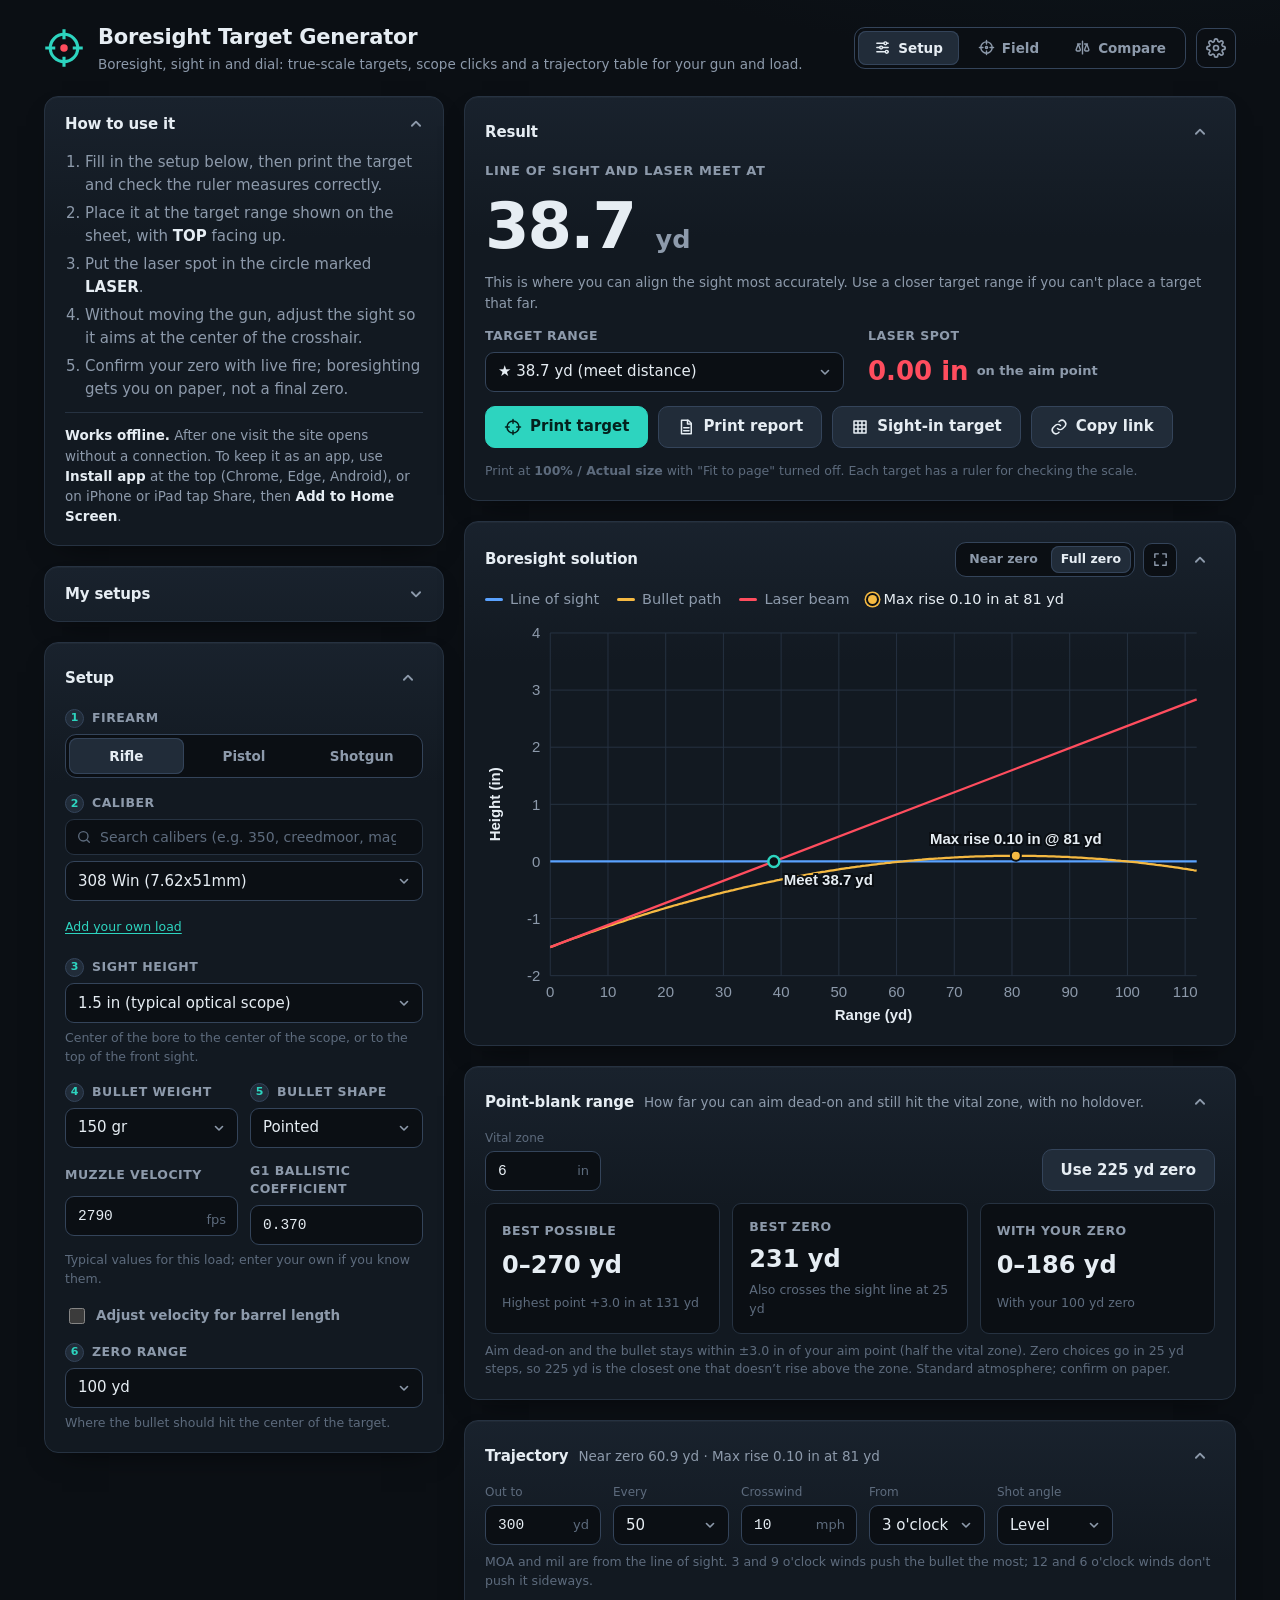
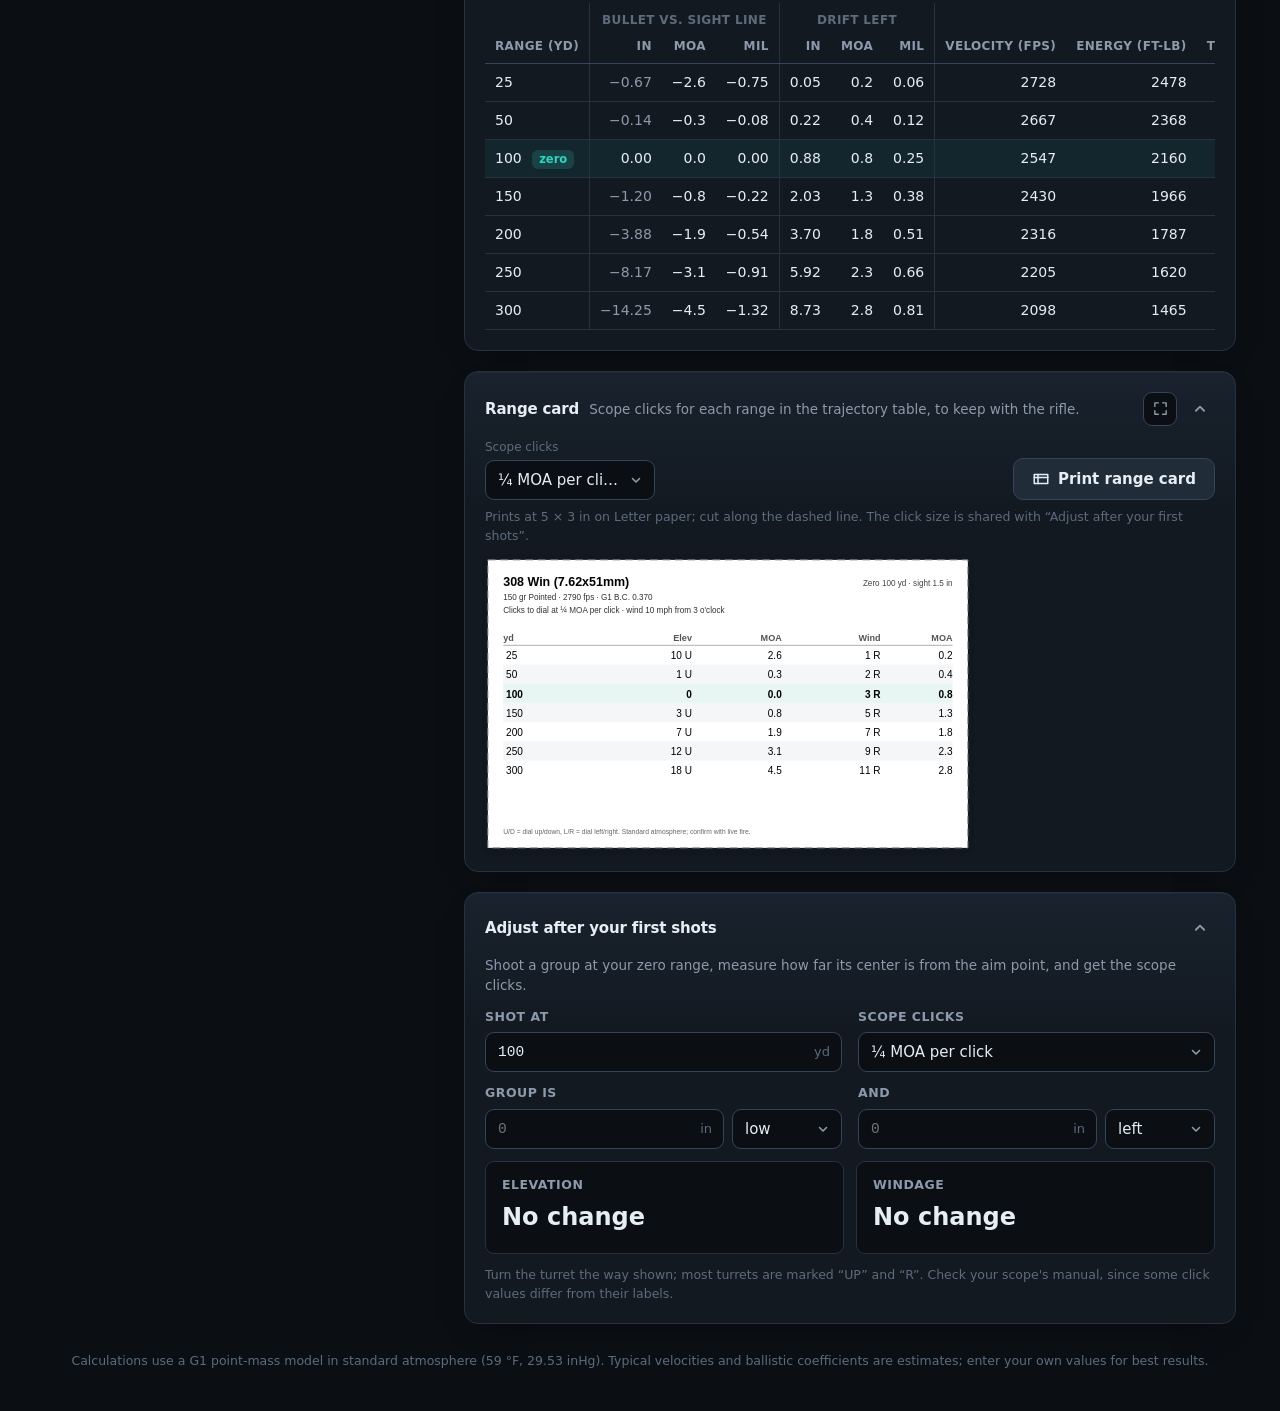
==== commit 9dff96c1: "Layout pass: settings menu, Field order, Compare on phones - Units, theme, paper size and Reset move" ====
--- a/index.html
+++ b/index.html
@@ -27,28 +27,9 @@
       </div>
     </div>
     <div class="prefs">
-      <div class="segmented" role="group" aria-label="Theme">
-        <button type="button" data-theme-pick="dark" aria-pressed="true" title="Dark theme">Dark</button>
-        <button type="button" data-theme-pick="sun" aria-pressed="false" title="High-contrast light theme for bright sun">Sun</button>
-        <button type="button" data-theme-pick="night" aria-pressed="false" title="Red-on-black theme that keeps your night vision">Night</button>
-      </div>
       <button type="button" class="btn" id="install" hidden title="Add this site as an app that works offline">
         <svg viewBox="0 0 24 24" aria-hidden="true"><path d="M12 3v12M7 10l5 5 5-5M4 19h16"/></svg>
         Install app
-      </button>
-      <div class="segmented" role="group" aria-label="Units">
-        <button type="button" data-units="english" aria-pressed="true">Imperial</button>
-        <button type="button" data-units="metric" aria-pressed="false">Metric</button>
-      </div>
-      <label class="paper">
-        <span class="visually-hidden">Paper size</span>
-        <select id="paper">
-          <option value="letter">Letter</option>
-          <option value="a4">A4</option>
-        </select>
-      </label>
-      <button type="button" class="icon-btn" id="reset-all" aria-label="Reset all settings" title="Reset all settings to their defaults (keeps your saved setups and loads)">
-        <svg viewBox="0 0 24 24" aria-hidden="true"><path d="M3 12a9 9 0 1 0 3-6.7"/><path d="M3 4v5h5"/></svg>
       </button>
       <div class="segmented view-tabs" role="group" aria-label="View">
         <button type="button" data-view="setup" aria-pressed="true">
@@ -63,6 +44,42 @@
           <svg viewBox="0 0 24 24" aria-hidden="true"><path d="M12 3v18M5 7h4M15 7h4M3 15l3-8 3 8M15 15l3-8 3 8M3 15a3 2 0 0 0 6 0M15 15a3 2 0 0 0 6 0"/></svg>
           Compare
         </button>
+      </div>
+      <div class="settings">
+        <button type="button" class="icon-btn settings-btn" id="settings-btn" aria-label="Settings" aria-expanded="false" aria-controls="settings-panel" title="Units, theme, paper size and reset">
+          <svg viewBox="0 0 24 24" aria-hidden="true"><circle cx="12" cy="12" r="3"/><path d="M19.4 15a1.7 1.7 0 0 0 .3 1.8l.1.1a2 2 0 1 1-2.8 2.8l-.1-.1a1.7 1.7 0 0 0-1.8-.3 1.7 1.7 0 0 0-1 1.5V21a2 2 0 1 1-4 0v-.1a1.7 1.7 0 0 0-1.1-1.5 1.7 1.7 0 0 0-1.8.3l-.1.1a2 2 0 1 1-2.8-2.8l.1-.1a1.7 1.7 0 0 0 .3-1.8 1.7 1.7 0 0 0-1.5-1H3a2 2 0 1 1 0-4h.1a1.7 1.7 0 0 0 1.5-1.1 1.7 1.7 0 0 0-.3-1.8l-.1-.1a2 2 0 1 1 2.8-2.8l.1.1a1.7 1.7 0 0 0 1.8.3H9a1.7 1.7 0 0 0 1-1.5V3a2 2 0 1 1 4 0v.1a1.7 1.7 0 0 0 1 1.5 1.7 1.7 0 0 0 1.8-.3l.1-.1a2 2 0 1 1 2.8 2.8l-.1.1a1.7 1.7 0 0 0-.3 1.8V9a1.7 1.7 0 0 0 1.5 1H21a2 2 0 1 1 0 4h-.1a1.7 1.7 0 0 0-1.5 1z"/></svg>
+        </button>
+        <div class="settings-panel" id="settings-panel" role="group" aria-label="Settings" hidden>
+          <div class="set-row">
+            <span>Units</span>
+            <div class="segmented" role="group" aria-label="Units">
+              <button type="button" data-units="english" aria-pressed="true">Imperial</button>
+              <button type="button" data-units="metric" aria-pressed="false">Metric</button>
+            </div>
+          </div>
+          <div class="set-row">
+            <span>Theme</span>
+            <div class="segmented" role="group" aria-label="Theme">
+              <button type="button" data-theme-pick="dark" aria-pressed="true" title="Dark theme">Dark</button>
+              <button type="button" data-theme-pick="sun" aria-pressed="false" title="High-contrast light theme for bright sun">Sun</button>
+              <button type="button" data-theme-pick="night" aria-pressed="false" title="Red-on-black theme that keeps your night vision">Night</button>
+            </div>
+          </div>
+          <label class="set-row paper">
+            <span>Paper size</span>
+            <select id="paper">
+              <option value="letter">Letter</option>
+              <option value="a4">A4</option>
+            </select>
+          </label>
+          <div class="set-reset">
+            <button type="button" class="btn" id="reset-all" title="Reset all settings to their defaults (keeps your saved setups and loads)">
+              <svg viewBox="0 0 24 24" aria-hidden="true"><path d="M3 12a9 9 0 1 0 3-6.7"/><path d="M3 4v5h5"/></svg>
+              Reset all settings
+            </button>
+            <p class="hint">Keeps your saved setups and loads.</p>
+          </div>
+        </div>
       </div>
     </div>
   </header>
@@ -415,9 +432,9 @@
 
   <main class="field-view" id="field-view" hidden aria-labelledby="field-title">
     <h2 id="field-title" class="visually-hidden">Field</h2>
-    <div class="card f-profile">
+    <div class="f-profile">
       <button type="button" class="chip" id="f-chip" title="Change the rifle and load in Setup">
-        <span class="chip-label">Active profile</span>
+        <span class="visually-hidden">Active profile: </span>
         <span class="chip-name" id="f-name">–</span>
         <span class="chip-sub" id="f-sub"></span>
       </button>
@@ -430,8 +447,6 @@
     <div id="f-error" class="alert" role="alert" hidden></div>
 
     <div id="f-body">
-      <p class="f-pbr" id="f-pbr"></p>
-
       <section class="card f-range" aria-labelledby="f-range-label">
         <span class="field-label" id="f-range-label">Range</span>
         <div class="stepper">
@@ -456,6 +471,8 @@
         <p class="f-stats" id="f-stats"></p>
         <p class="f-warn" id="f-warn" hidden></p>
       </section>
+
+      <p class="f-pbr" id="f-pbr"></p>
 
       <section class="card f-cond" aria-label="Conditions">
         <div class="f-cond-row">
@@ -557,6 +574,16 @@
       </div>
       <label class="check"><input type="checkbox" id="cmp-split"> Give B its own zero</label>
       <p class="hint" id="cmp-cond"></p>
+      <div class="cmp-actions">
+        <button type="button" class="btn" id="cmp-copy" title="Copy a link that opens this comparison">
+          <svg viewBox="0 0 24 24" aria-hidden="true"><path d="M10 14a5 5 0 0 0 7 0l3-3a5 5 0 0 0-7-7l-1 1"/><path d="M14 10a5 5 0 0 0-7 0l-3 3a5 5 0 0 0 7 7l1-1"/></svg>
+          Copy link
+        </button>
+        <button type="button" class="btn" id="cmp-print" title="Print the comparison: summary and charts, then both tables by range">
+          <svg viewBox="0 0 24 24" aria-hidden="true"><path d="M6 9V3h12v6M6 18H4a2 2 0 0 1-2-2v-5a2 2 0 0 1 2-2h16a2 2 0 0 1 2 2v5a2 2 0 0 1-2 2h-2"/><path d="M6 14h12v7H6z"/></svg>
+          Print comparison
+        </button>
+      </div>
     </section>
 
     <div id="cmp-error" class="alert" role="alert" hidden></div>
--- a/css/styles.css
+++ b/css/styles.css
@@ -182,7 +182,7 @@
 .how strong { color: var(--text); }
 .how .how-note { margin: -6px 20px 18px; padding-top: 12px; border-top: 1px solid var(--border); color: var(--muted); font-size: 13.5px; }
 #install[hidden] { display: none; }
-#reset-all { width: 36px; height: 36px; }
+#reset-all { width: 100%; }
 
 /* ---------- Collapsible cards ---------- */
 .card-head { display: flex; align-items: center; justify-content: space-between; gap: 10px; flex-wrap: wrap; }
@@ -415,21 +415,21 @@
 .field-view[hidden], .layout[hidden] { display: none; }
 
 /* ---------- Field mode ---------- */
-.field-view { display: grid; gap: 16px; max-width: 560px; margin: 0 auto; }
-#f-body { display: grid; gap: 16px; }
+.field-view { display: grid; grid-template-columns: minmax(0, 1fr); gap: 16px; max-width: 560px; margin: 0 auto; }
+#f-body { display: grid; grid-template-columns: minmax(0, 1fr); gap: 16px; }
 #f-body[hidden] { display: none; }
-.f-profile { display: flex; gap: 10px; align-items: stretch; flex-wrap: wrap; padding: 12px; }
+.f-profile { display: flex; gap: 8px; align-items: stretch; flex-wrap: wrap; }
 .chip {
-  flex: 1 1 220px; display: grid; gap: 1px; text-align: left; min-width: 0; padding: 10px 14px; cursor: pointer;
-  border: 1px solid var(--border-strong); border-radius: var(--radius-sm); background: var(--bg);
+  flex: 1 1 220px; display: flex; align-items: baseline; gap: 8px; text-align: left; min-width: 0; padding: 10px 14px; cursor: pointer;
+  border: 1px solid var(--border-strong); border-radius: var(--radius-sm); background: var(--surface);
 }
 .chip:hover { border-color: var(--accent); }
 .chip-label { font-size: 11.5px; font-weight: 600; color: var(--faint); text-transform: uppercase; letter-spacing: 0.05em; }
-.chip-name { font-size: 17px; font-weight: 700; overflow: hidden; text-overflow: ellipsis; white-space: nowrap; }
-.chip-sub { font-size: 13px; color: var(--muted); overflow: hidden; text-overflow: ellipsis; white-space: nowrap; }
-.f-saved { flex: 1 1 160px; display: flex; min-width: 0; }
+.chip-name { flex: 0 1 auto; min-width: 0; max-width: 65%; font-size: 16px; font-weight: 700; overflow: hidden; text-overflow: ellipsis; white-space: nowrap; }
+.chip-sub { min-width: 0; font-size: 13px; color: var(--muted); overflow: hidden; text-overflow: ellipsis; white-space: nowrap; }
+.f-saved { flex: 0 1 180px; display: flex; min-width: 0; }
 .f-saved[hidden] { display: none; }
-.f-saved select { height: auto; min-height: 56px; }
+.f-saved select { height: auto; min-height: 44px; }
 .f-pbr { padding: 12px 16px; border-radius: var(--radius-sm); border: 1px solid var(--border-strong); background: var(--surface-2); font-size: 14.5px; }
 .f-pbr.in { border-color: var(--accent); }
 .f-pbr.in strong { color: var(--accent); }
@@ -447,7 +447,7 @@
 .stepper.small { grid-template-columns: 56px minmax(0, 1fr) 56px; gap: 8px; }
 .stepper.small .step-btn { min-height: 56px; font-size: 24px; }
 .stepper.small input { height: 56px; font-size: 20px; text-align: center; padding: 0 44px; }
-.presets { display: grid; grid-template-columns: repeat(auto-fit, minmax(64px, 1fr)); gap: 8px; }
+.presets { display: grid; grid-template-columns: repeat(6, minmax(0, 1fr)); gap: 8px; }
 .presets button {
   min-height: 56px; border-radius: var(--radius-sm); border: 1px solid var(--border-strong); background: var(--bg);
   font-size: 17px; font-weight: 650; cursor: pointer; font-variant-numeric: tabular-nums; touch-action: manipulation;
@@ -469,7 +469,7 @@
 .f-foot .check[hidden] { display: none; }
 .f-foot .check input { width: 22px; height: 22px; }
 .f-foot .check { font-size: 15px; min-height: 44px; }
-body.in-field .foot, body.in-field .paper { display: none; }
+body.in-field .foot { display: none; }
 .topbar .prefs { margin-left: auto; justify-content: flex-end; }
 .prefs .view-tabs { margin-left: 6px; }
 
@@ -481,28 +481,28 @@
   }
   .view-tabs button { flex: 1; justify-content: center; min-height: 48px; font-size: 15px; }
   #app { padding-bottom: 96px; }
-  .topbar .prefs { margin-left: 0; justify-content: flex-start; }
   .toast { bottom: calc(84px + env(safe-area-inset-bottom)); }
   .f-out { grid-template-columns: 1fr; }
+  .presets { grid-template-columns: repeat(3, minmax(0, 1fr)); }
   .f-cond-row { grid-template-columns: minmax(0, 1fr); }
 }
 @media print { .view-tabs { display: none !important; } }
 
 /* ---------- Compare ---------- */
-.compare-view { display: grid; gap: 16px; max-width: 1180px; margin: 0 auto; }
+.compare-view { display: grid; grid-template-columns: minmax(0, 1fr); gap: 16px; max-width: 1180px; margin: 0 auto; }
 .compare-view[hidden], #cmp-results[hidden] { display: none; }
-#cmp-results { display: grid; gap: 16px; }
-.cmp-sides { display: grid; grid-template-columns: 1fr 1fr; gap: 16px; }
-.cmp-side { display: grid; gap: 12px; align-content: start; }
+#cmp-results { display: grid; grid-template-columns: minmax(0, 1fr); gap: 16px; }
+.cmp-sides { display: grid; grid-template-columns: minmax(0, 1fr) minmax(0, 1fr); gap: 16px; }
+.cmp-side { display: grid; grid-template-columns: minmax(0, 1fr); gap: 12px; align-content: start; min-width: 0; }
 .cmp-side-head { display: flex; align-items: center; justify-content: space-between; gap: 10px; flex-wrap: wrap; }
 .cmp-side-head h2 { display: flex; align-items: center; gap: 10px; min-width: 0; font-size: 17px; }
 .cmp-side-head h2 > span:last-child { overflow: hidden; text-overflow: ellipsis; white-space: nowrap; }
 .side-badge { flex: none; display: inline-grid; place-items: center; width: 28px; height: 28px; border-radius: 50%; font-size: 14px; font-weight: 800; color: var(--bg); }
 .side-a { background: var(--path); }
 .side-b { background: var(--compare); }
-.cmp-from { flex: 0 1 200px; min-width: 150px; }
+.cmp-from { flex: 0 1 200px; min-width: 0; }
 .cmp-from select { height: 36px; font-size: 14px; }
-.cmp-side .load-form-row { display: grid; grid-template-columns: 1fr 1fr; gap: 10px; }
+.cmp-side .load-form-row { display: grid; grid-template-columns: minmax(0, 1fr) minmax(0, 1fr); gap: 10px; }
 .cmp-side .search { margin-bottom: 6px; }
 .cmp-typical { min-height: 1.4em; }
 .cmp-typical .link[hidden] { display: none; }
@@ -512,7 +512,9 @@
 table.cmp-sum th[scope="row"] { text-align: left; color: var(--muted); font-weight: 500; text-transform: none; letter-spacing: 0; font-size: 14px; }
 table.cmp-sum td, table.cmp-sum th { white-space: normal; }
 table.cmp-sum thead th { font-size: 13px; }
-table.cmp-sum td { width: 34%; }
+table.cmp-sum td { width: 25%; }
+table.cmp-sum td.diff, table.cmp-sum th.diff-h { color: var(--muted); font-size: 13px; }
+table.cmp-sum .pct { display: block; font-size: 12px; color: var(--faint); }
 table.cmp-sum tr.grp th { text-align: left; padding-top: 16px; color: var(--text); font-size: 12px; }
 table.cmp-sum td.win { color: var(--text); font-weight: 700; }
 table.cmp-sum .mk { color: var(--accent); font-size: 11px; }
@@ -520,5 +522,53 @@
 table.data th.side-a-h { color: var(--path); }
 table.data .cmp, table.data th.side-b-h { color: var(--compare); }
 #cmp-chart .tooltip .t-a { color: var(--path); }
-@media (max-width: 860px) { .cmp-sides { grid-template-columns: 1fr; } }
-body.in-compare .paper { display: none; }
+@media (max-width: 860px) { .cmp-sides { grid-template-columns: minmax(0, 1fr); } }
+.cmp-actions { display: flex; gap: 10px; flex-wrap: wrap; }
+.cmp-actions svg { width: 17px; height: 17px; fill: none; stroke: currentColor; stroke-width: 2; stroke-linecap: round; stroke-linejoin: round; }
+/* Printed comparison */
+.cmp-sheet .cmp-print-sum { font-size: 9.5pt; }
+.cmp-sheet .cmp-print-sum th, .cmp-sheet .cmp-print-sum td { padding: 1.6pt 6pt; vertical-align: top; }
+.cmp-sheet .cmp-print-sum th[scope="row"] { width: 40%; font-weight: 500; color: #333; }
+.cmp-sheet .cmp-print-sum td { width: 20%; white-space: nowrap; }
+.cmp-sheet .cmp-print-sum thead th { font-weight: 700; color: #111; width: auto; }
+.cmp-sheet .cmp-print-sum .side-a-h { color: #8a6100; }
+.cmp-sheet .cmp-print-sum .side-b-h { color: #6a2fb0; }
+.cmp-sheet .cmp-print-sum tr.grp th { padding-top: 6pt; font-size: 8.5pt; text-transform: uppercase; letter-spacing: 0.04em; color: #0f7d6e; border-bottom: 0.8pt solid #999; }
+.cmp-sheet .cmp-print-sum td.win { font-weight: 700; }
+.cmp-sheet .cmp-print-sum .mk { color: #0f9d8a; font-size: 7.5pt; }
+.cmp-sheet .cmp-print-sum .sub { display: block; color: #777; font-size: 7.5pt; font-weight: 400; }
+.cmp-sheet .cmp-print-sum td.diff, .cmp-sheet .cmp-print-sum .diff-h { color: #555; }
+.cmp-sheet .cmp-print-sum .pct { display: inline; color: #777; margin-left: 4pt; }
+.cmp-sheet .report-traj td.cmp, .cmp-sheet .report-traj th.side-b-h { color: #6a2fb0; }
+.cmp-sheet .report-traj th.side-a-h { color: #8a6100; }
+.cmp-sheet .report-traj th.grp { text-align: center; }
+.cmp-sheet .cmp-print-charts { gap: 10pt; }
+
+/* ---------- Settings menu (units, theme, paper, reset) ---------- */
+.settings { position: relative; }
+.settings-btn { width: 40px; height: 40px; }
+.settings-btn svg { width: 20px; height: 20px; }
+.settings-btn[aria-expanded="true"] { color: var(--text); border-color: var(--accent); }
+.settings-panel {
+  position: absolute; right: 0; top: calc(100% + 8px); z-index: 60; width: 300px; max-width: calc(100vw - 32px);
+  display: grid; gap: 14px; padding: 16px; border-radius: var(--radius); border: 1px solid var(--border-strong);
+  background: var(--surface); box-shadow: 0 18px 40px -12px rgba(0, 0, 0, 0.7);
+}
+.settings-panel[hidden] { display: none; }
+.set-row { display: grid; gap: 6px; }
+.set-row > span { font-size: 12.5px; font-weight: 600; color: var(--muted); }
+.set-row .segmented { display: flex; }
+.set-row .segmented button { flex: 1; }
+.set-row select { height: 40px; }
+.set-reset { display: grid; gap: 6px; padding-top: 12px; border-top: 1px solid var(--border); }
+.set-reset .btn { justify-content: center; }
+.topbar .brand { min-width: 0; flex: 1 1 auto; }
+@media (max-width: 520px) {
+  .topbar { flex-wrap: nowrap; margin-bottom: 16px; }
+  .topbar .prefs { flex: none; }
+}
+@media (max-width: 520px) {
+  table.cmp-sum th, table.cmp-sum td { padding-left: 6px; padding-right: 6px; }
+  table.cmp-sum th[scope="row"] { font-size: 13px; }
+  table.cmp-sum .sub { display: none; }
+}
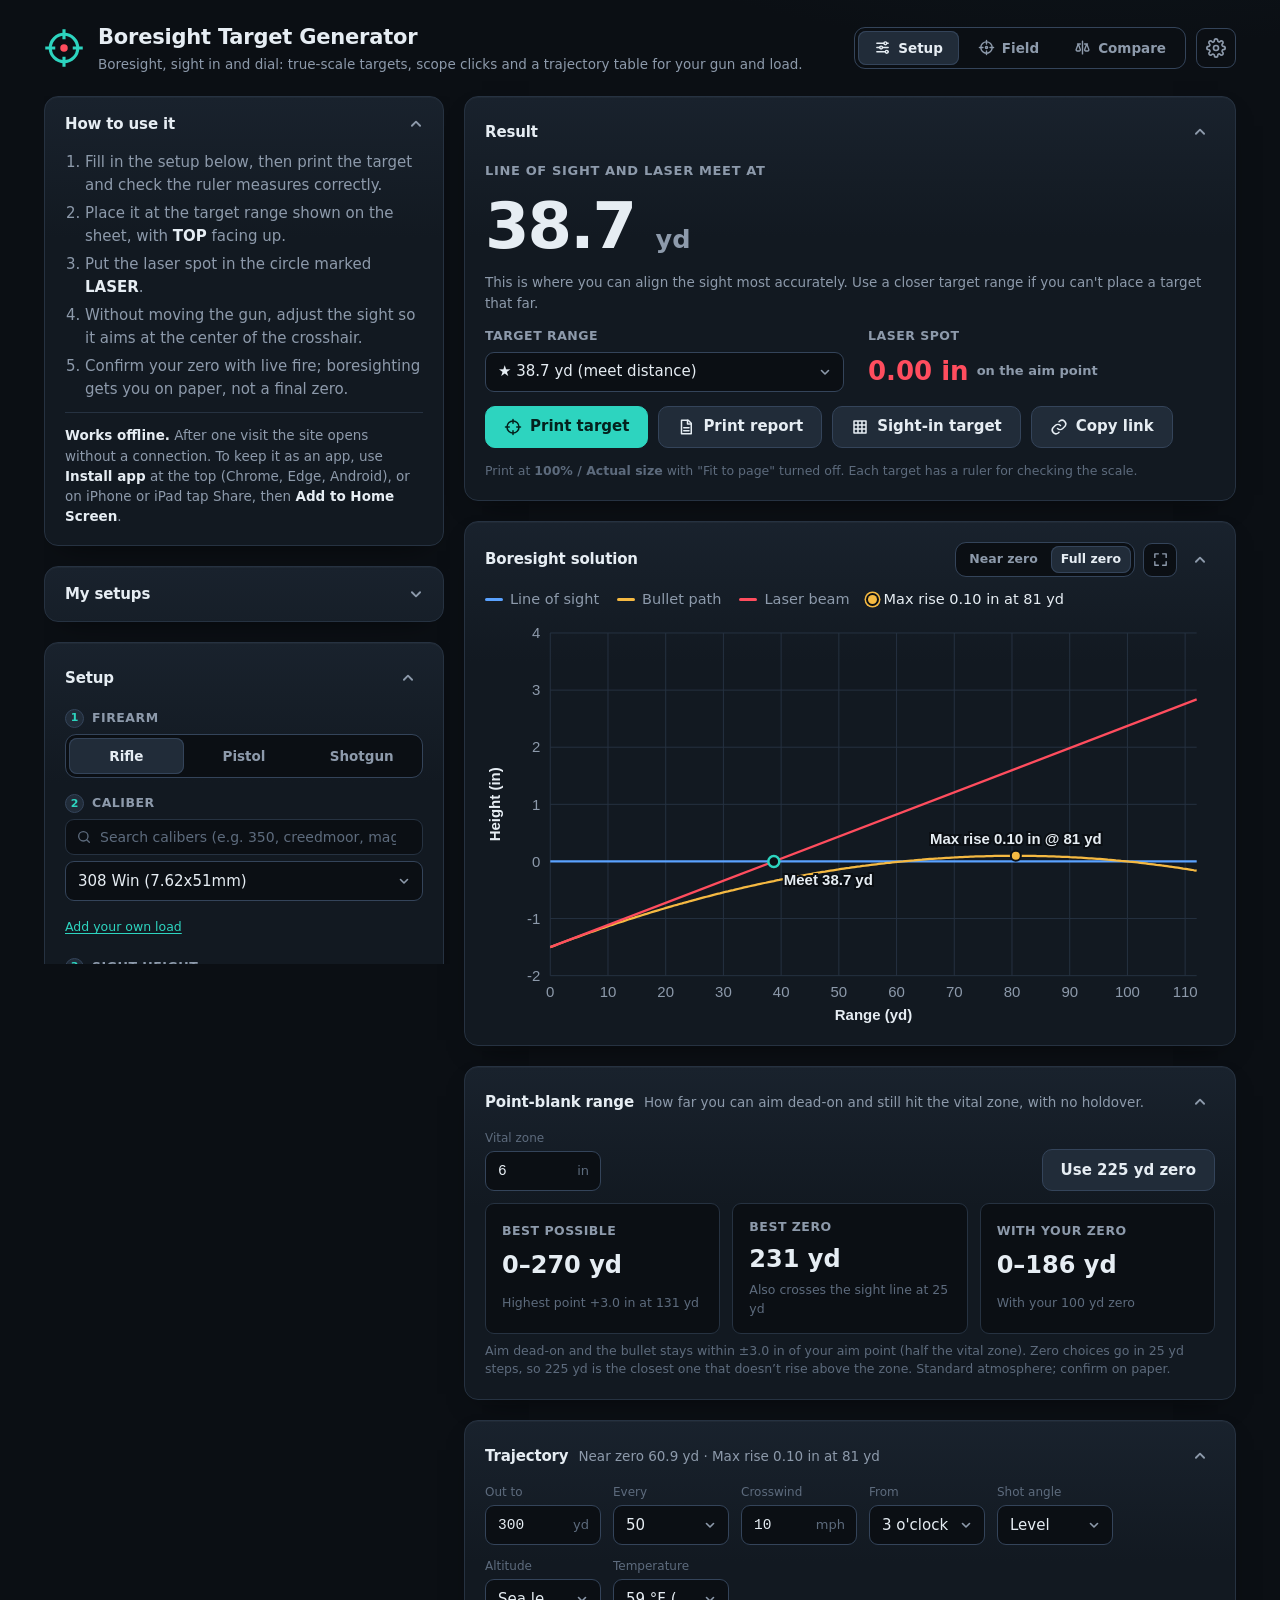
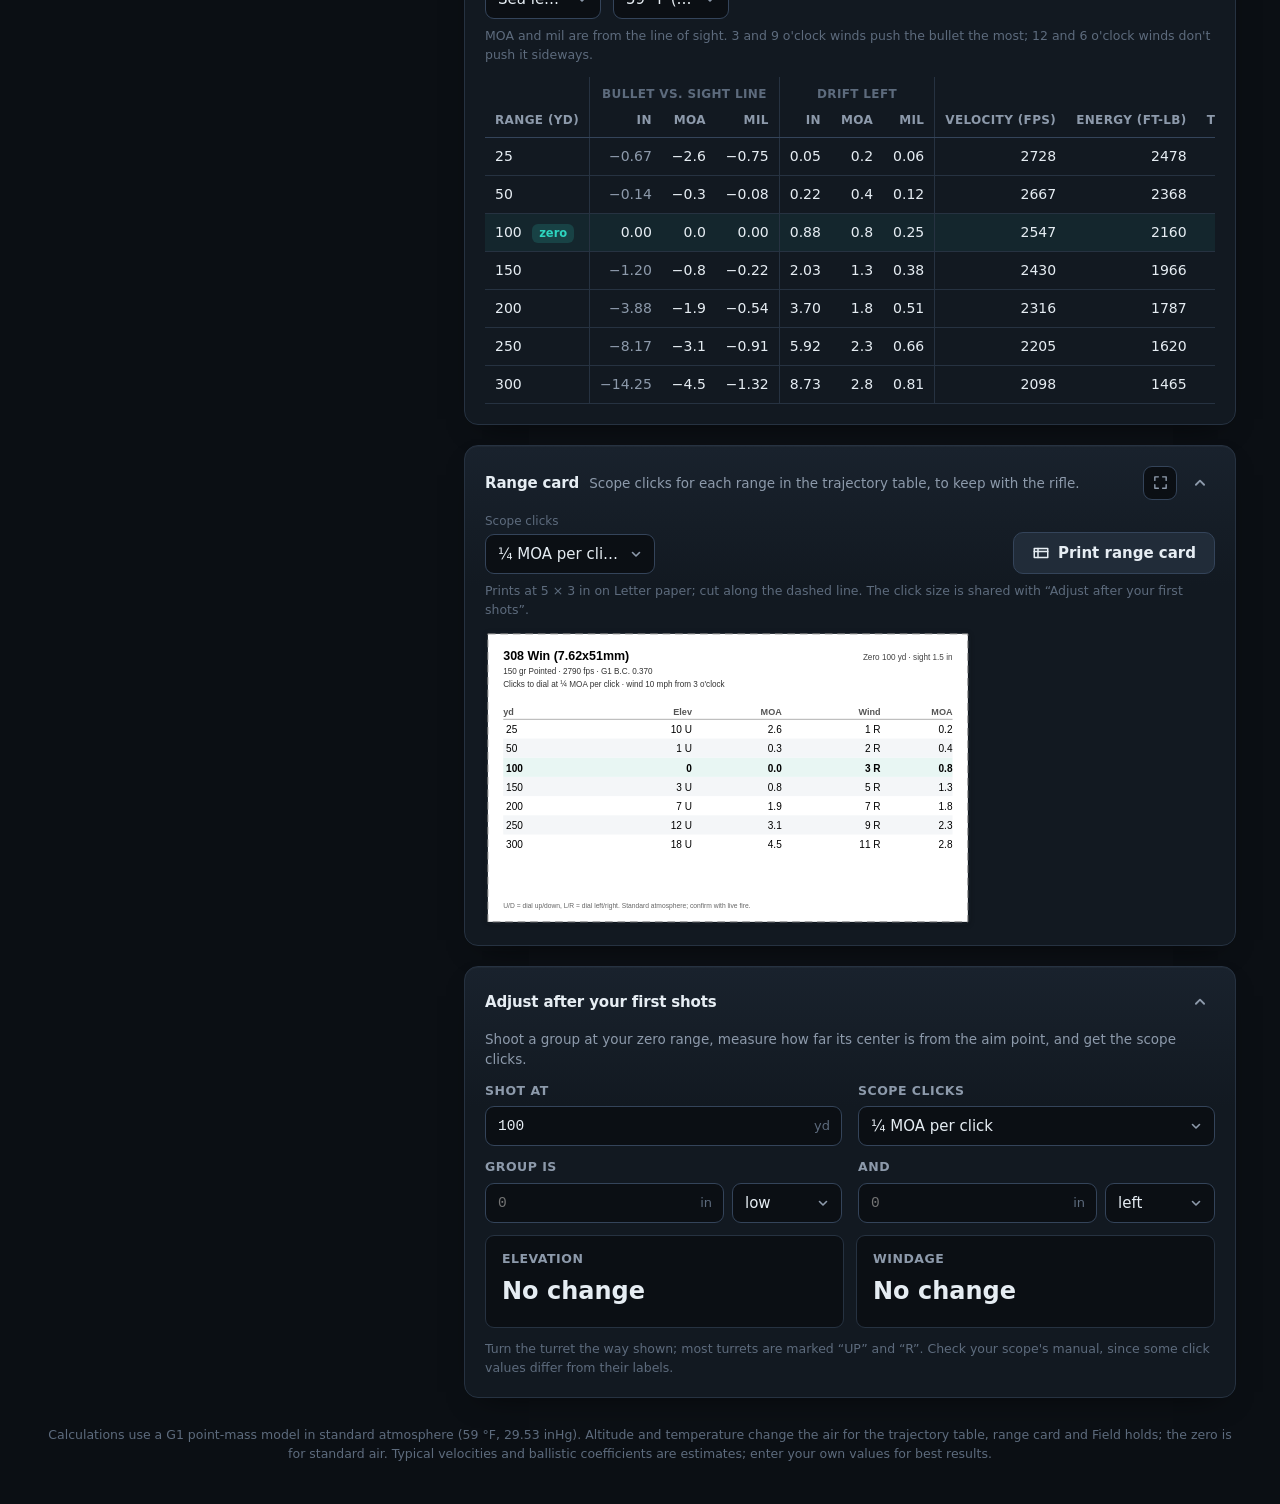
==== commit 7906f360: "Altitude and temperature for the table, range card and Field - ballistics.js: atmosphere(altFt, temp" ====
--- a/index.html
+++ b/index.html
@@ -357,6 +357,14 @@
             <span>Shot angle</span>
             <select id="slope" title="Uphill or downhill angle to the target"></select>
           </label>
+          <label class="mini t-field">
+            <span>Altitude</span>
+            <select id="alt" title="Altitude where you shoot (the zero is for standard air)"></select>
+          </label>
+          <label class="mini t-field">
+            <span>Temperature</span>
+            <select id="temp" title="Air temperature where you shoot"></select>
+          </label>
         </div>
         <p class="hint traj-hint" id="traj-hint">MOA and mil are from the line of sight. 3 and 9 o'clock winds push the bullet the most; 12 and 6 o'clock winds don't push it sideways.</p>
         <div class="table-wrap"><table class="data" id="traj-table"></table></div>
@@ -490,6 +498,10 @@
           <label class="mini"><span>Shot angle</span><select id="f-slope"></select></label>
           <label class="mini"><span>Scope clicks</span><select id="f-click"></select></label>
         </div>
+        <div class="f-cond-row">
+          <label class="mini"><span>Altitude</span><select id="f-alt"></select></label>
+          <label class="mini"><span>Temperature</span><select id="f-temp"></select></label>
+        </div>
       </section>
     </div>
 
@@ -626,7 +638,7 @@
   </main>
 
   <footer class="foot">
-    <p>Calculations use a G1 point-mass model in standard atmosphere (59&nbsp;°F, 29.53&nbsp;inHg). Typical velocities and ballistic coefficients are estimates; enter your own values for best results.</p>
+    <p>Calculations use a G1 point-mass model in standard atmosphere (59&nbsp;°F, 29.53&nbsp;inHg). Altitude and temperature change the air for the trajectory table, range card and Field holds; the zero is for standard air. Typical velocities and ballistic coefficients are estimates; enter your own values for best results.</p>
   </footer>
 </div>
 
--- a/css/styles.css
+++ b/css/styles.css
@@ -572,3 +572,13 @@
   table.cmp-sum th[scope="row"] { font-size: 13px; }
   table.cmp-sum .sub { display: none; }
 }
+
+/* Desktop: the Setup column stays in view (scrolling on its own if it's taller than the window) while the results scroll. */
+@media (min-width: 921px) {
+  .side {
+    position: sticky; top: 16px; max-height: calc(100vh - 32px); overflow-y: auto; overscroll-behavior: contain;
+    scrollbar-width: thin; scrollbar-color: var(--border-strong) transparent; padding: 0 6px 4px 0; margin-right: -6px;
+  }
+}
+/* Compare's chart: wide but not taller than about 380px. */
+#cmp-chart { aspect-ratio: auto; height: clamp(240px, 40vw, 380px); }
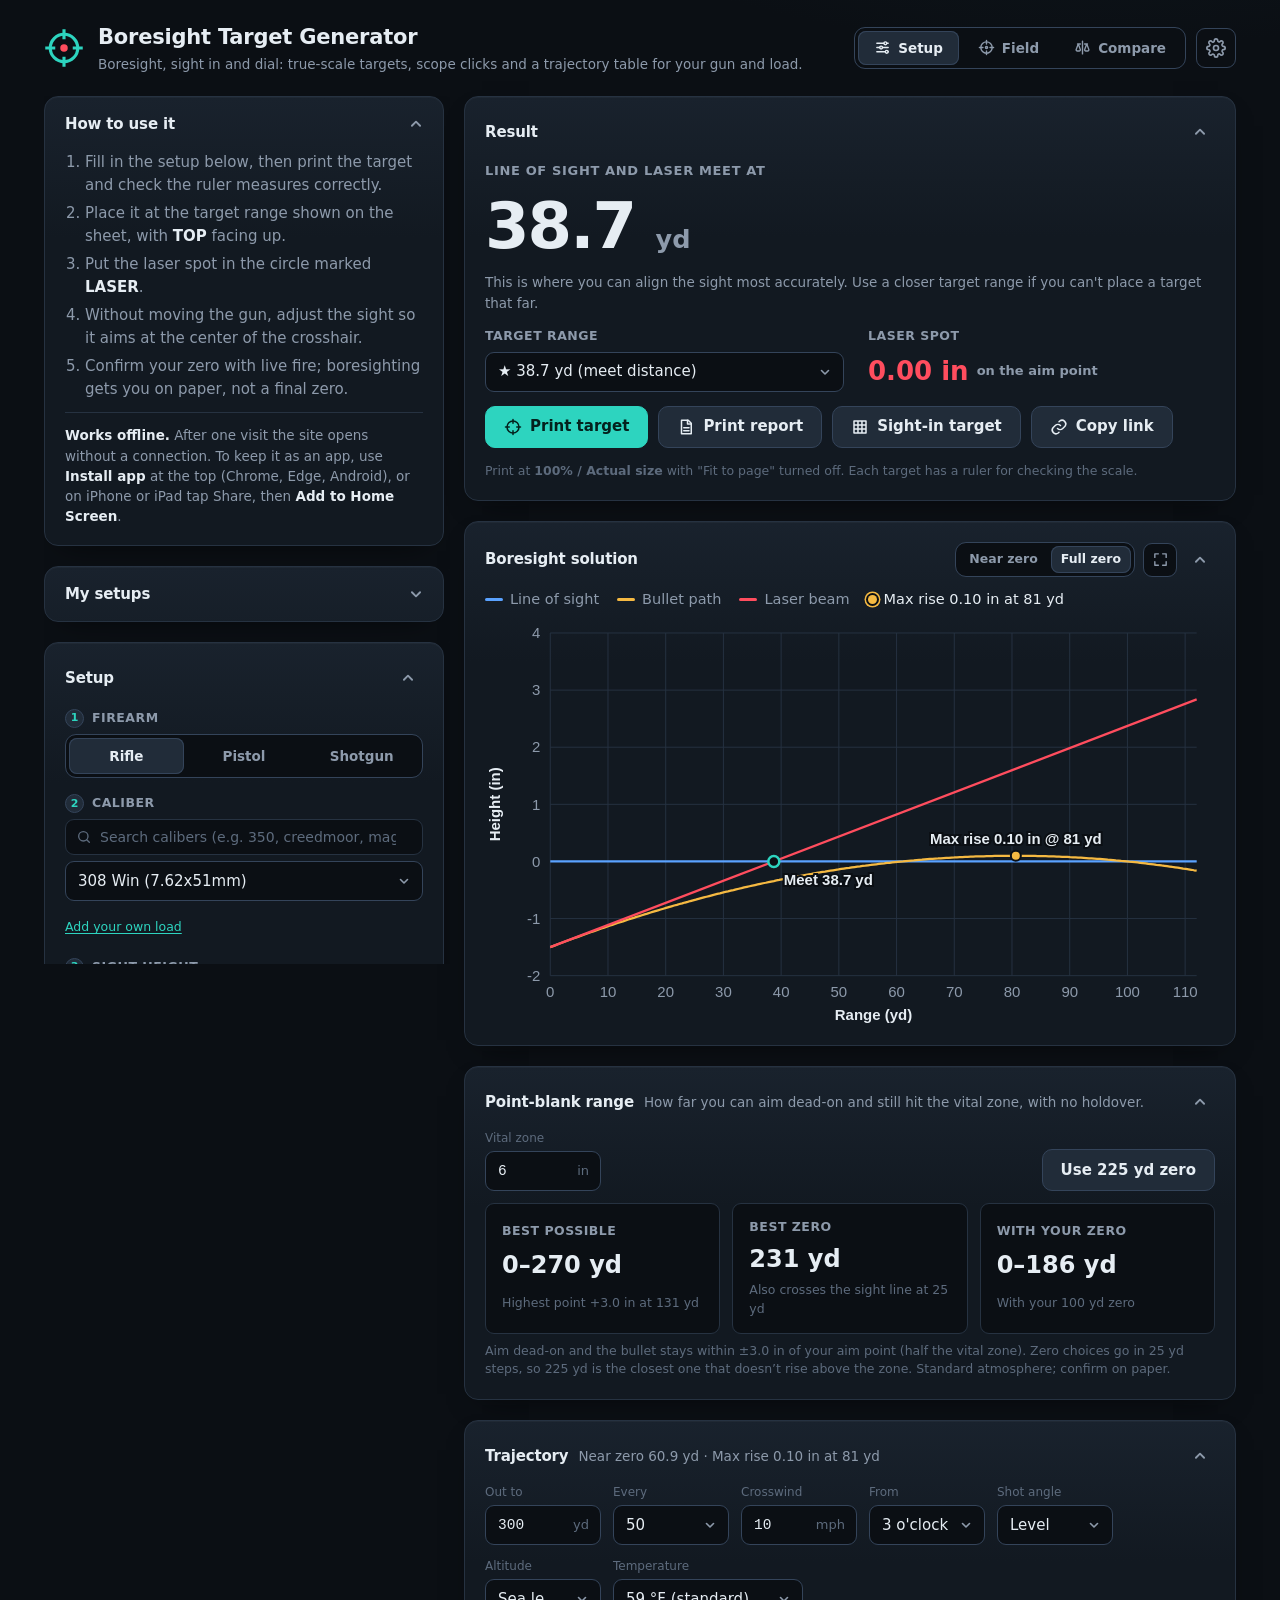
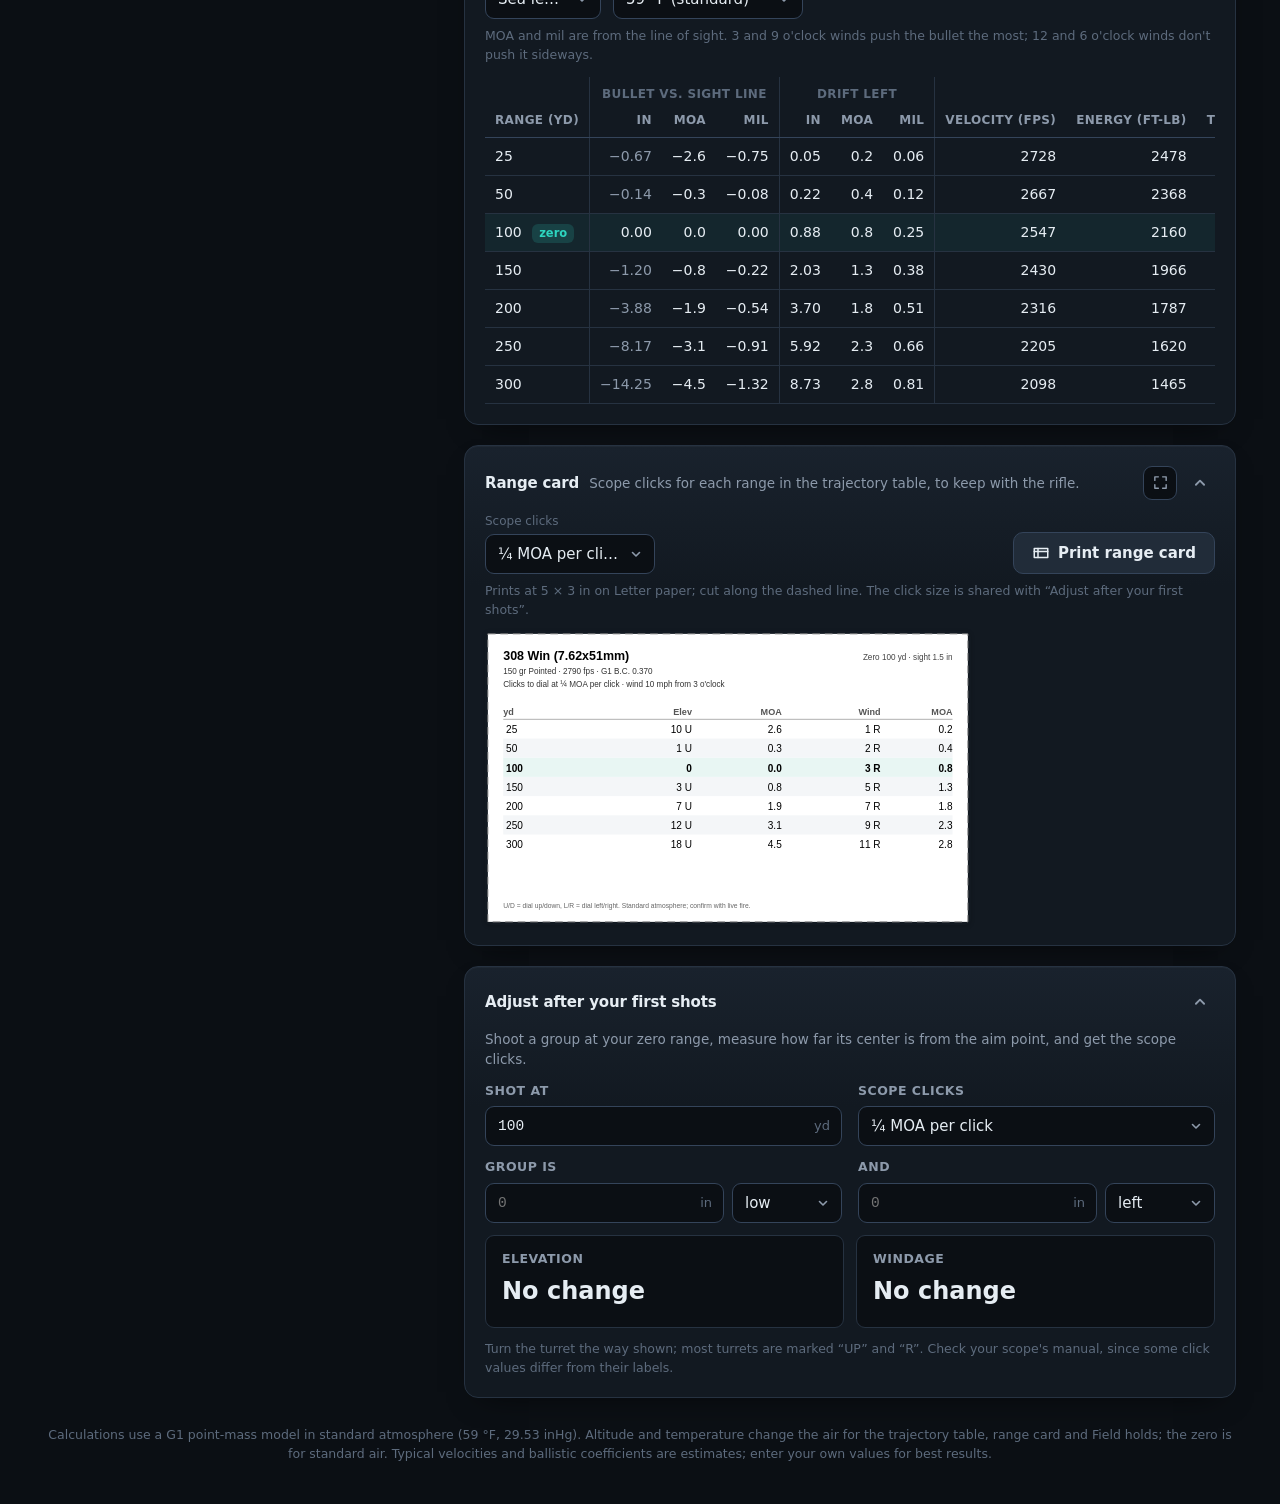
==== commit 45c0a6d4: "44 px touch targets on phones; profile chip wraps - styles.css (520px block): selects, inputs, butto" ====
--- a/index.html
+++ b/index.html
@@ -361,7 +361,7 @@
             <span>Altitude</span>
             <select id="alt" title="Altitude where you shoot (the zero is for standard air)"></select>
           </label>
-          <label class="mini t-field">
+          <label class="mini t-field t-wide">
             <span>Temperature</span>
             <select id="temp" title="Air temperature where you shoot"></select>
           </label>
@@ -643,6 +643,7 @@
 </div>
 
 <div id="toast" class="toast" role="status" aria-live="polite"></div>
+<div id="update-bar" class="update-bar" role="status" hidden><span>A new version is ready.</span><button type="button" class="btn primary" id="update-reload">Reload</button></div>
 <div id="print-root" aria-hidden="true"></div>
 
 <script src="js/vendor/qrcode.js"></script>
--- a/css/styles.css
+++ b/css/styles.css
@@ -260,6 +260,7 @@
 #traj-card .chart-head .muted { font-size: 13.5px; }
 .traj-tools { display: flex; align-items: flex-end; gap: 12px; margin-top: 12px; flex-wrap: wrap; }
 .traj-tools .t-field { flex: 0 0 116px; }
+.traj-tools .t-wide { flex-basis: 190px; }
 .traj-tools #print-card { margin-left: auto; }
 .traj-hint { margin: 8px 0 0; }
 .traj-tools .card-click-field { flex-basis: 170px; }
@@ -309,6 +310,15 @@
   opacity: 0; pointer-events: none; transition: opacity 0.18s, transform 0.18s;
 }
 .toast.show { opacity: 1; transform: translate(-50%, 0); }
+/* A new version has downloaded in the background (see sw.js). */
+.update-bar {
+  position: fixed; left: 50%; bottom: 24px; z-index: 61; transform: translateX(-50%); max-width: calc(100vw - 32px);
+  display: flex; align-items: center; gap: 12px; padding: 8px 8px 8px 16px; border-radius: 12px;
+  background: var(--surface-3); border: 1px solid var(--border-strong); color: var(--text); font-weight: 600; font-size: 14px;
+  box-shadow: 0 12px 30px -10px rgba(0, 0, 0, 0.8);
+}
+.update-bar[hidden] { display: none; }
+@media print { .update-bar { display: none !important; } }
 
 .foot { margin-top: 28px; color: var(--faint); font-size: 12.5px; text-align: center; }
 
@@ -481,10 +491,22 @@
   }
   .view-tabs button { flex: 1; justify-content: center; min-height: 48px; font-size: 15px; }
   #app { padding-bottom: 96px; }
-  .toast { bottom: calc(84px + env(safe-area-inset-bottom)); }
+  .toast, .update-bar { bottom: calc(84px + env(safe-area-inset-bottom)); }
   .f-out { grid-template-columns: 1fr; }
   .presets { grid-template-columns: repeat(3, minmax(0, 1fr)); }
   .f-cond-row { grid-template-columns: minmax(0, 1fr); }
+  /* Fingers, not a mouse: every control at least 44 px tall (Apple's minimum touch target; WCAG 2.5.5). */
+  select, input[type="number"], .search input, .saved-row input[type="text"], .load-form input[type="text"],
+  .btn, .btn.small, .paper select, .cmp-side .cmp-from select, .set-row select { height: 44px; }
+  .settings-btn { width: 44px; height: 44px; }
+  .segmented button, .segmented.small button { min-height: 44px; }
+  .fold-btn, .icon-btn, .saved-row .icon-btn { width: 44px; height: 44px; }
+  .link { min-height: 44px; }
+  .load-tools .link { padding: 0; }
+  /* The profile chip wraps instead of cutting off the velocity. */
+  .chip { flex-wrap: wrap; row-gap: 2px; }
+  .chip-name { max-width: 100%; white-space: normal; }
+  .chip-sub { white-space: normal; }
 }
 @media print { .view-tabs { display: none !important; } }
 
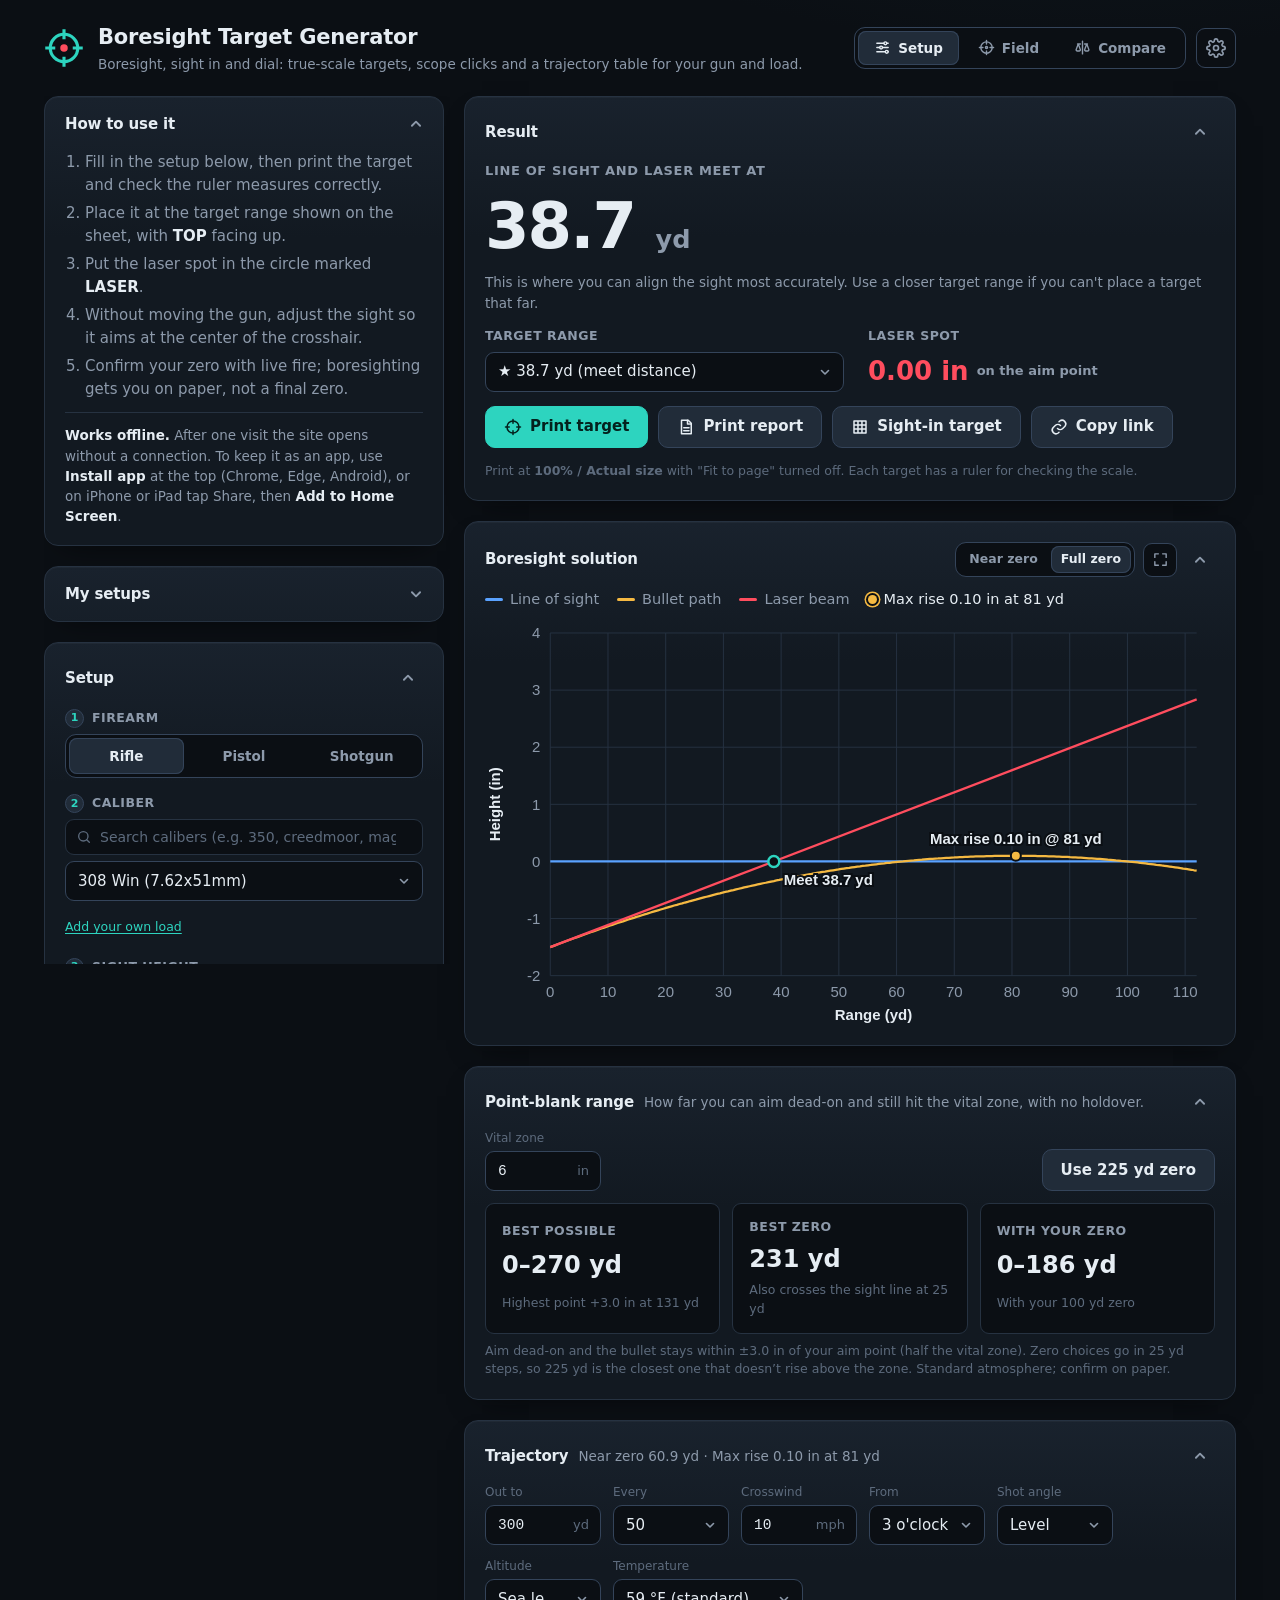
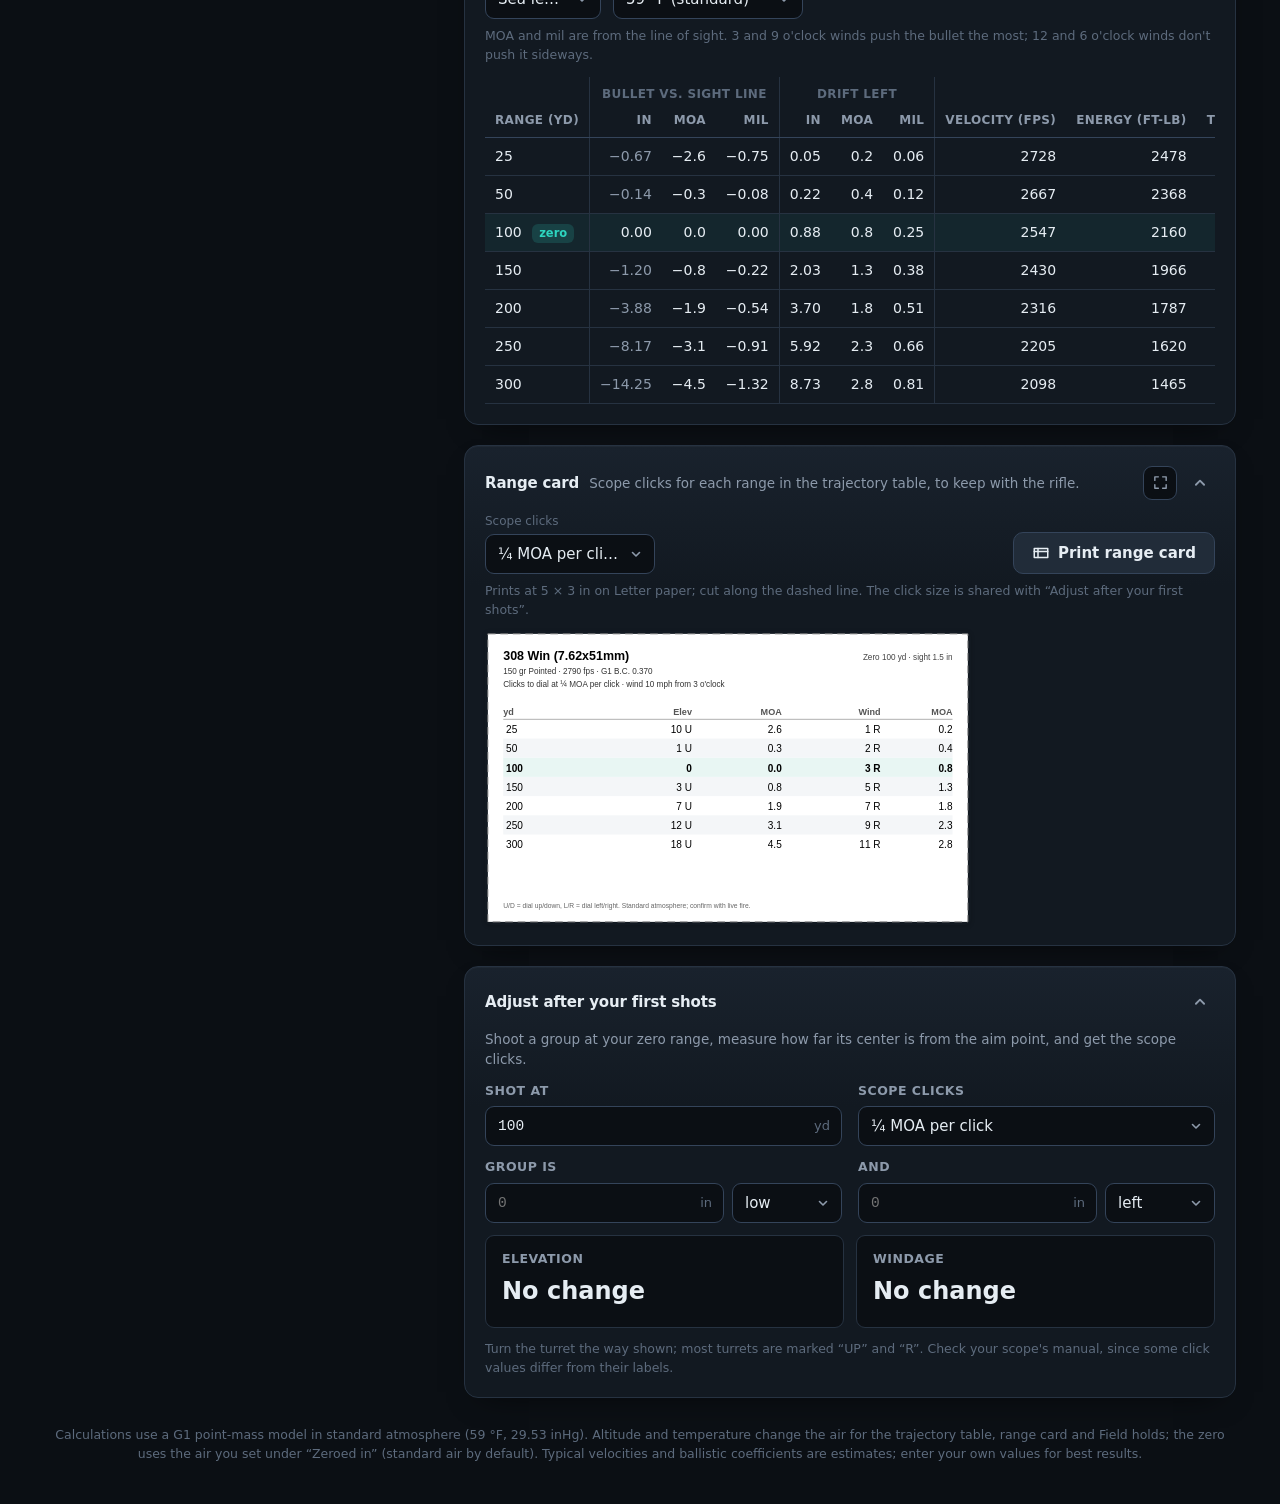
==== commit 25f9bb84: "Zero conditions and common sight height presets - Engine: solve, trajectory, nearZero and pointBlank" ====
--- a/index.html
+++ b/index.html
@@ -187,11 +187,19 @@
         </div>
       </div>
 
-      <label class="field">
-        <span class="field-label"><span class="step">3</span>Sight height</span>
-        <select id="sight"></select>
+      <div class="field">
+        <label class="field-label" for="sight"><span class="step">3</span>Sight height</label>
+        <div class="sight-pick">
+          <select id="sight"></select>
+          <select id="sight-preset" aria-label="Common mount heights" title="Common mount heights (estimates; measure yours for best results)"></select>
+        </div>
         <span class="hint">Center of the bore to the center of the scope, or to the top of the front sight.</span>
-      </label>
+        <details class="sight-help">
+          <summary>How sight height changes the path</summary>
+          <p>A taller sight starts the bullet farther below your line of sight. Inside the zero it hits lower at close range and crosses the line of sight later; past the zero the difference is small. Being off by a quarter inch matters most for close shots and for the boresight target itself.</p>
+          <p>The common mounts are rules of thumb, not measurements. To measure: half the bolt diameter, plus the gap from the top of the bolt to the bottom of the scope, plus half the scope tube (0.5 in for a 1 in tube, 0.59 in for 30 mm).</p>
+        </details>
+      </div>
 
       <div class="field-row">
         <label class="field">
@@ -240,6 +248,15 @@
         <select id="zero"></select>
         <span class="hint">Where the bullet should hit the center of the target.</span>
       </label>
+
+      <div class="field">
+        <span class="field-label">Zeroed in</span>
+        <div class="zero-air">
+          <label class="mini"><span>Altitude</span><select id="zero-alt" title="Altitude where you zeroed the rifle"></select></label>
+          <label class="mini"><span>Temperature</span><select id="zero-temp" title="Air temperature where you zeroed the rifle"></select></label>
+        </div>
+        <span class="hint">The air where you sighted in. Holds for other air (set under the trajectory table and in Field) are worked out from this zero.</span>
+      </div>
     </section>
     </div>
 
@@ -359,7 +376,7 @@
           </label>
           <label class="mini t-field">
             <span>Altitude</span>
-            <select id="alt" title="Altitude where you shoot (the zero is for standard air)"></select>
+            <select id="alt" title="Altitude where you shoot (the zero uses the air you zeroed in)"></select>
           </label>
           <label class="mini t-field t-wide">
             <span>Temperature</span>
@@ -638,7 +655,7 @@
   </main>
 
   <footer class="foot">
-    <p>Calculations use a G1 point-mass model in standard atmosphere (59&nbsp;°F, 29.53&nbsp;inHg). Altitude and temperature change the air for the trajectory table, range card and Field holds; the zero is for standard air. Typical velocities and ballistic coefficients are estimates; enter your own values for best results.</p>
+    <p>Calculations use a G1 point-mass model in standard atmosphere (59&nbsp;°F, 29.53&nbsp;inHg). Altitude and temperature change the air for the trajectory table, range card and Field holds; the zero uses the air you set under “Zeroed in” (standard air by default). Typical velocities and ballistic coefficients are estimates; enter your own values for best results.</p>
   </footer>
 </div>
 
--- a/css/styles.css
+++ b/css/styles.css
@@ -75,6 +75,13 @@
   background: var(--surface-3); color: var(--accent); font-size: 11px; letter-spacing: 0; border: 1px solid var(--border-strong);
 }
 .hint { color: var(--faint); font-size: 12.5px; }
+.sight-pick { display: grid; grid-template-columns: minmax(0, 1fr); gap: 8px; }
+.zero-air { display: grid; grid-template-columns: minmax(0, 1fr) minmax(0, 1fr); gap: 12px; }
+#sight-preset[hidden] { display: none; }
+.sight-help { color: var(--faint); font-size: 12.5px; }
+.sight-help summary { cursor: pointer; color: var(--muted); width: fit-content; }
+.sight-help summary:focus-visible { outline: 2px solid var(--accent); outline-offset: 2px; border-radius: 4px; }
+.sight-help p { margin: 6px 0 0; line-height: 1.45; }
 .load { margin-top: -2px; }
 .load-hint { margin-top: -10px; }
 
@@ -502,6 +509,7 @@
   .segmented button, .segmented.small button { min-height: 44px; }
   .fold-btn, .icon-btn, .saved-row .icon-btn { width: 44px; height: 44px; }
   .link { min-height: 44px; }
+  .sight-help summary { min-height: 44px; display: list-item; line-height: 44px; }
   .load-tools .link { padding: 0; }
   /* The profile chip wraps instead of cutting off the velocity. */
   .chip { flex-wrap: wrap; row-gap: 2px; }
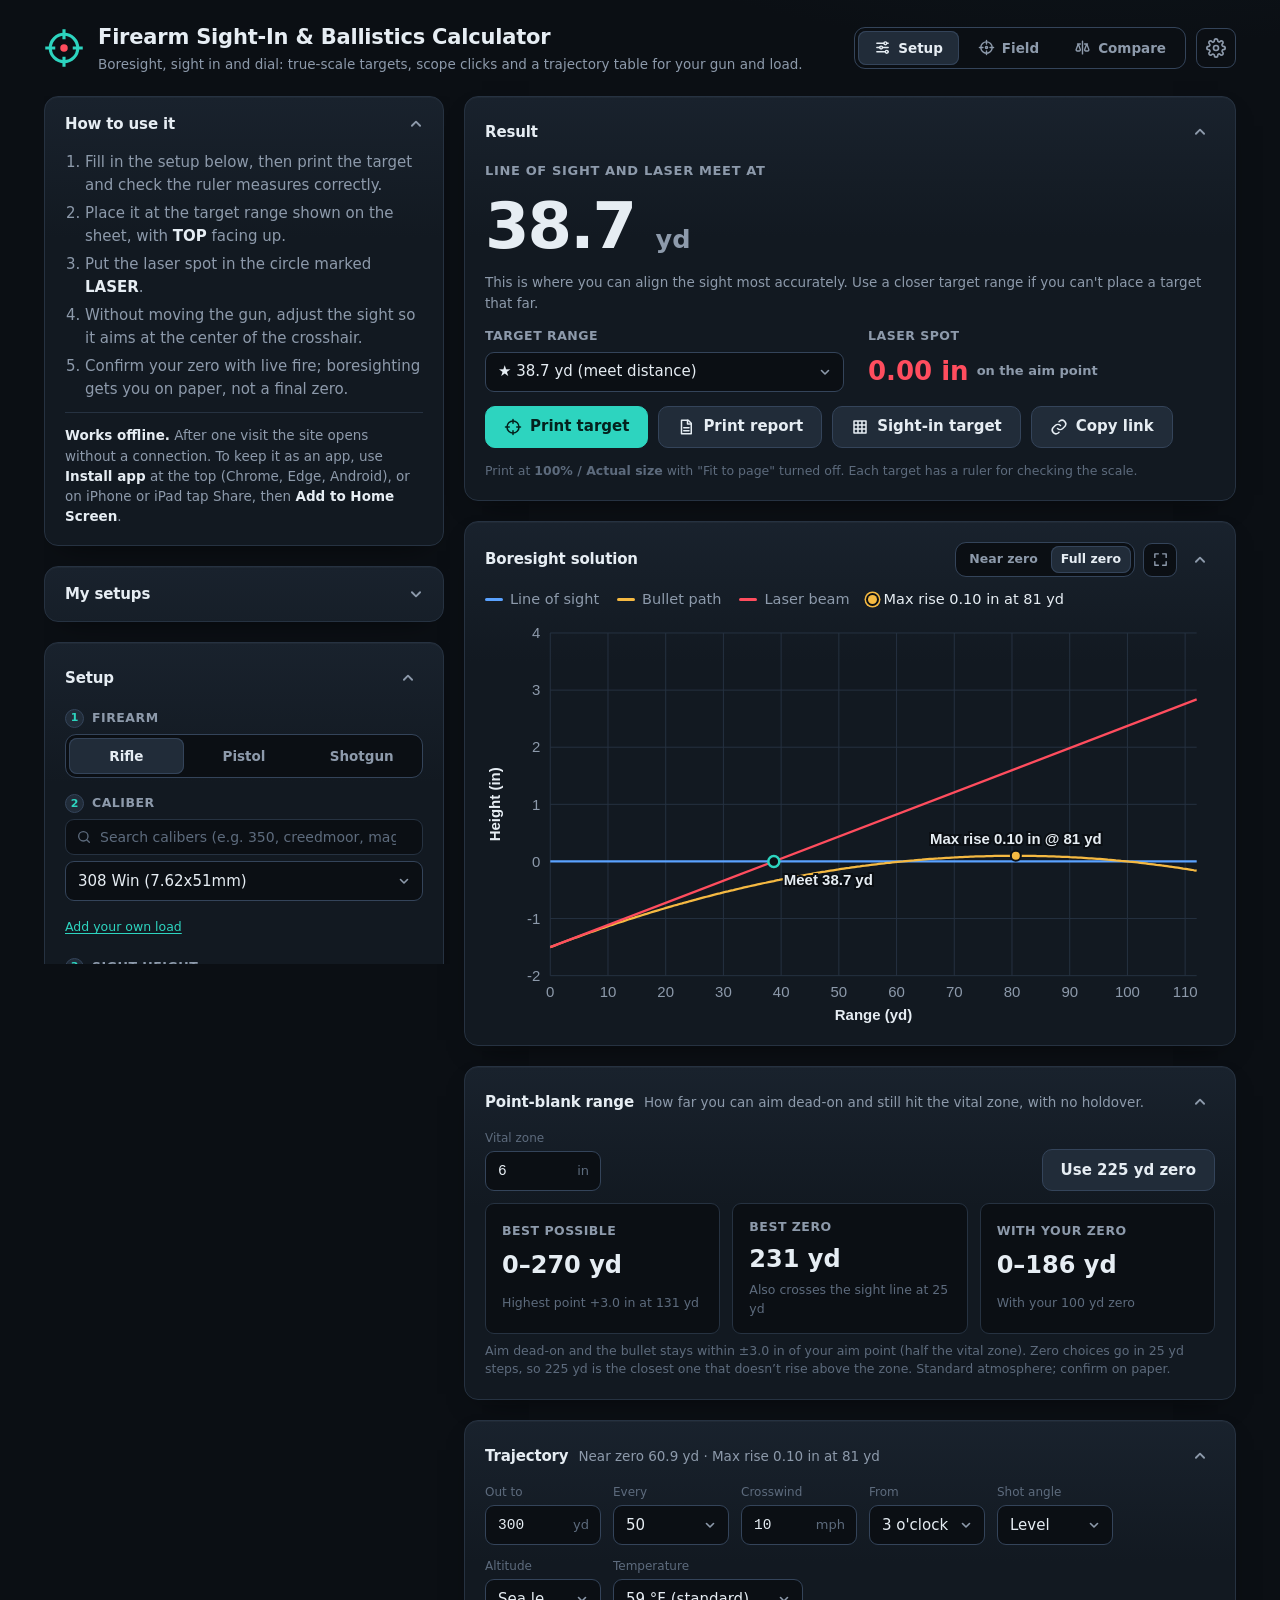
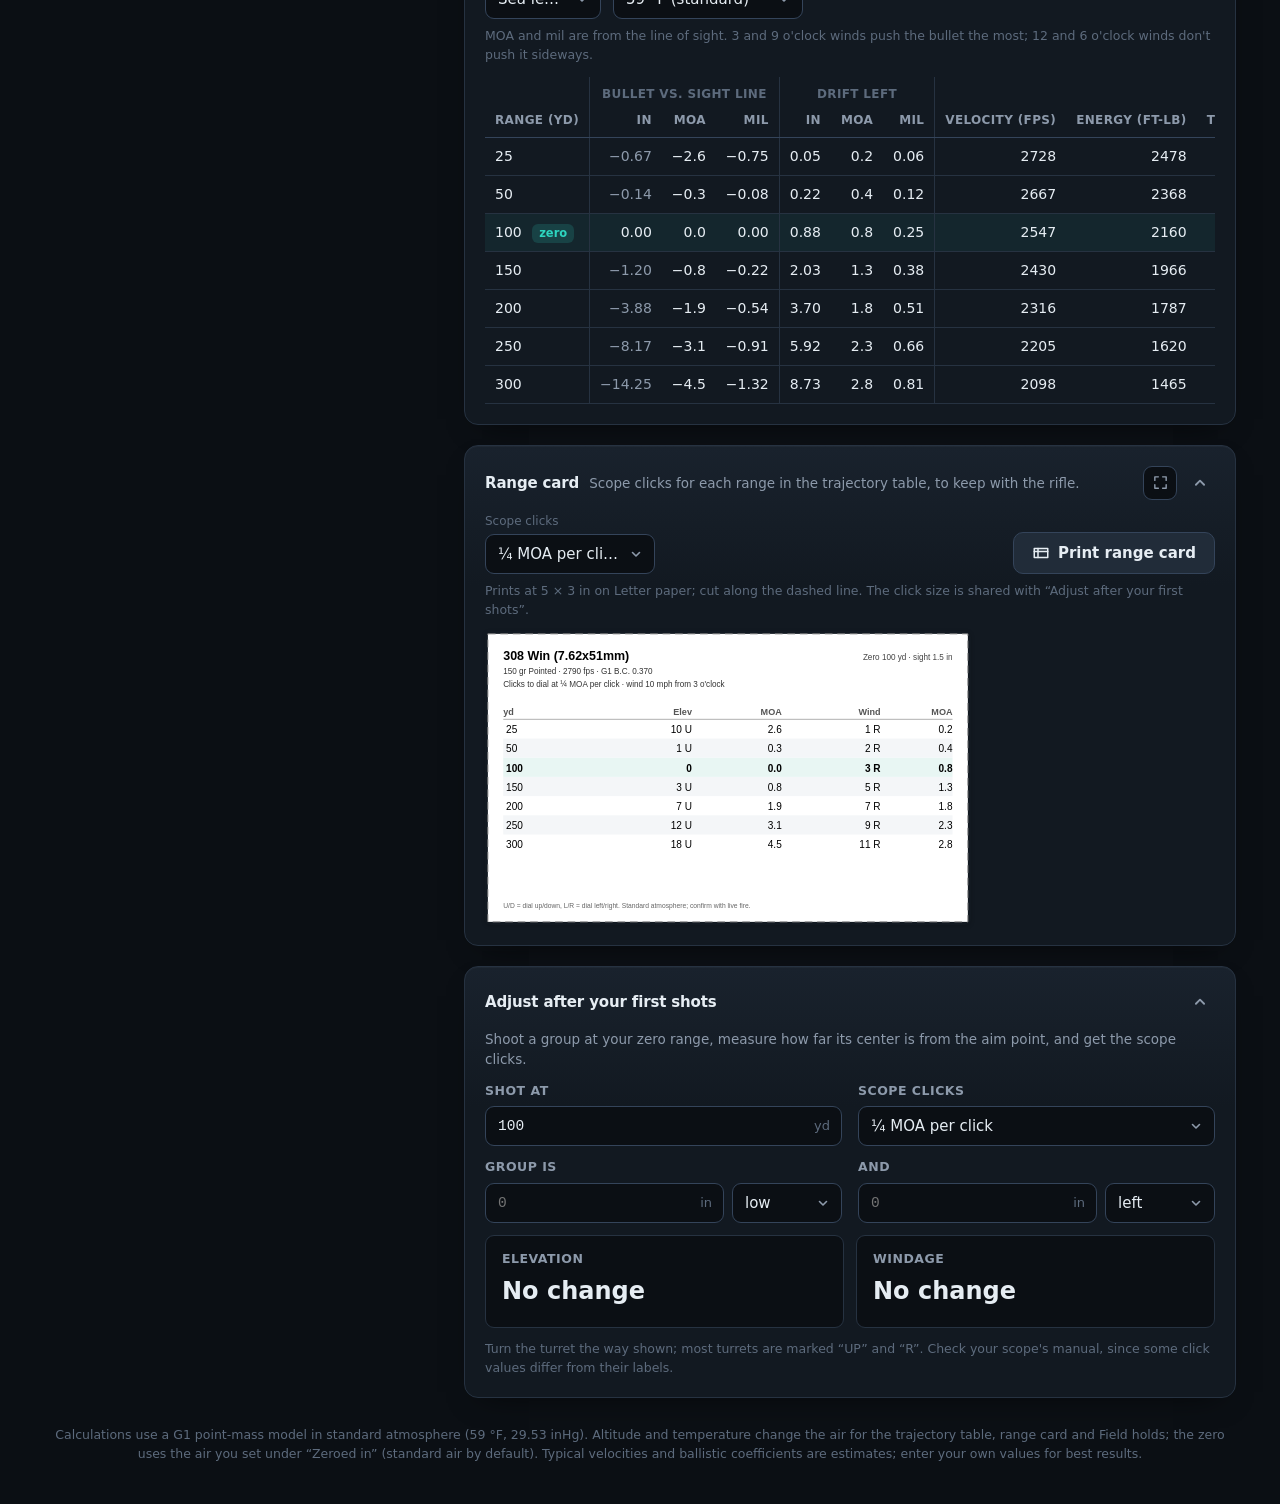
==== commit cdf88a4d: "Rename to Firearm Sight-In & Ballistics Calculator; refresh README - New name in the page title, hea" ====
--- a/index.html
+++ b/index.html
@@ -3,7 +3,7 @@
 <head>
 <meta charset="utf-8">
 <meta name="viewport" content="width=device-width, initial-scale=1">
-<title>Boresight Target Generator</title>
+<title>Firearm Sight-In &amp; Ballistics Calculator</title>
 <meta name="description" content="Boresight, sight in and dial: true-scale laser boresight and sight-in targets, scope clicks and a trajectory table for your firearm, sight height, load and zero range.">
 <meta name="color-scheme" content="dark">
 <link rel="icon" href="data:image/svg+xml,%3Csvg xmlns='http://www.w3.org/2000/svg' viewBox='0 0 32 32'%3E%3Ccircle cx='16' cy='16' r='11' fill='none' stroke='%232dd4bf' stroke-width='3'/%3E%3Cpath d='M16 1v8M16 23v8M1 16h8M23 16h8' stroke='%232dd4bf' stroke-width='3'/%3E%3Ccircle cx='16' cy='16' r='3' fill='%23ff4d5e'/%3E%3C/svg%3E">
@@ -22,7 +22,7 @@
         <circle cx="16" cy="16" r="3" class="laser-dot"/>
       </svg>
       <div>
-        <h1>Boresight Target Generator</h1>
+        <h1>Firearm Sight-In &amp; Ballistics Calculator</h1>
         <p class="tagline">Boresight, sight in and dial: true-scale targets, scope clicks and a trajectory table for your gun and load.</p>
       </div>
     </div>
